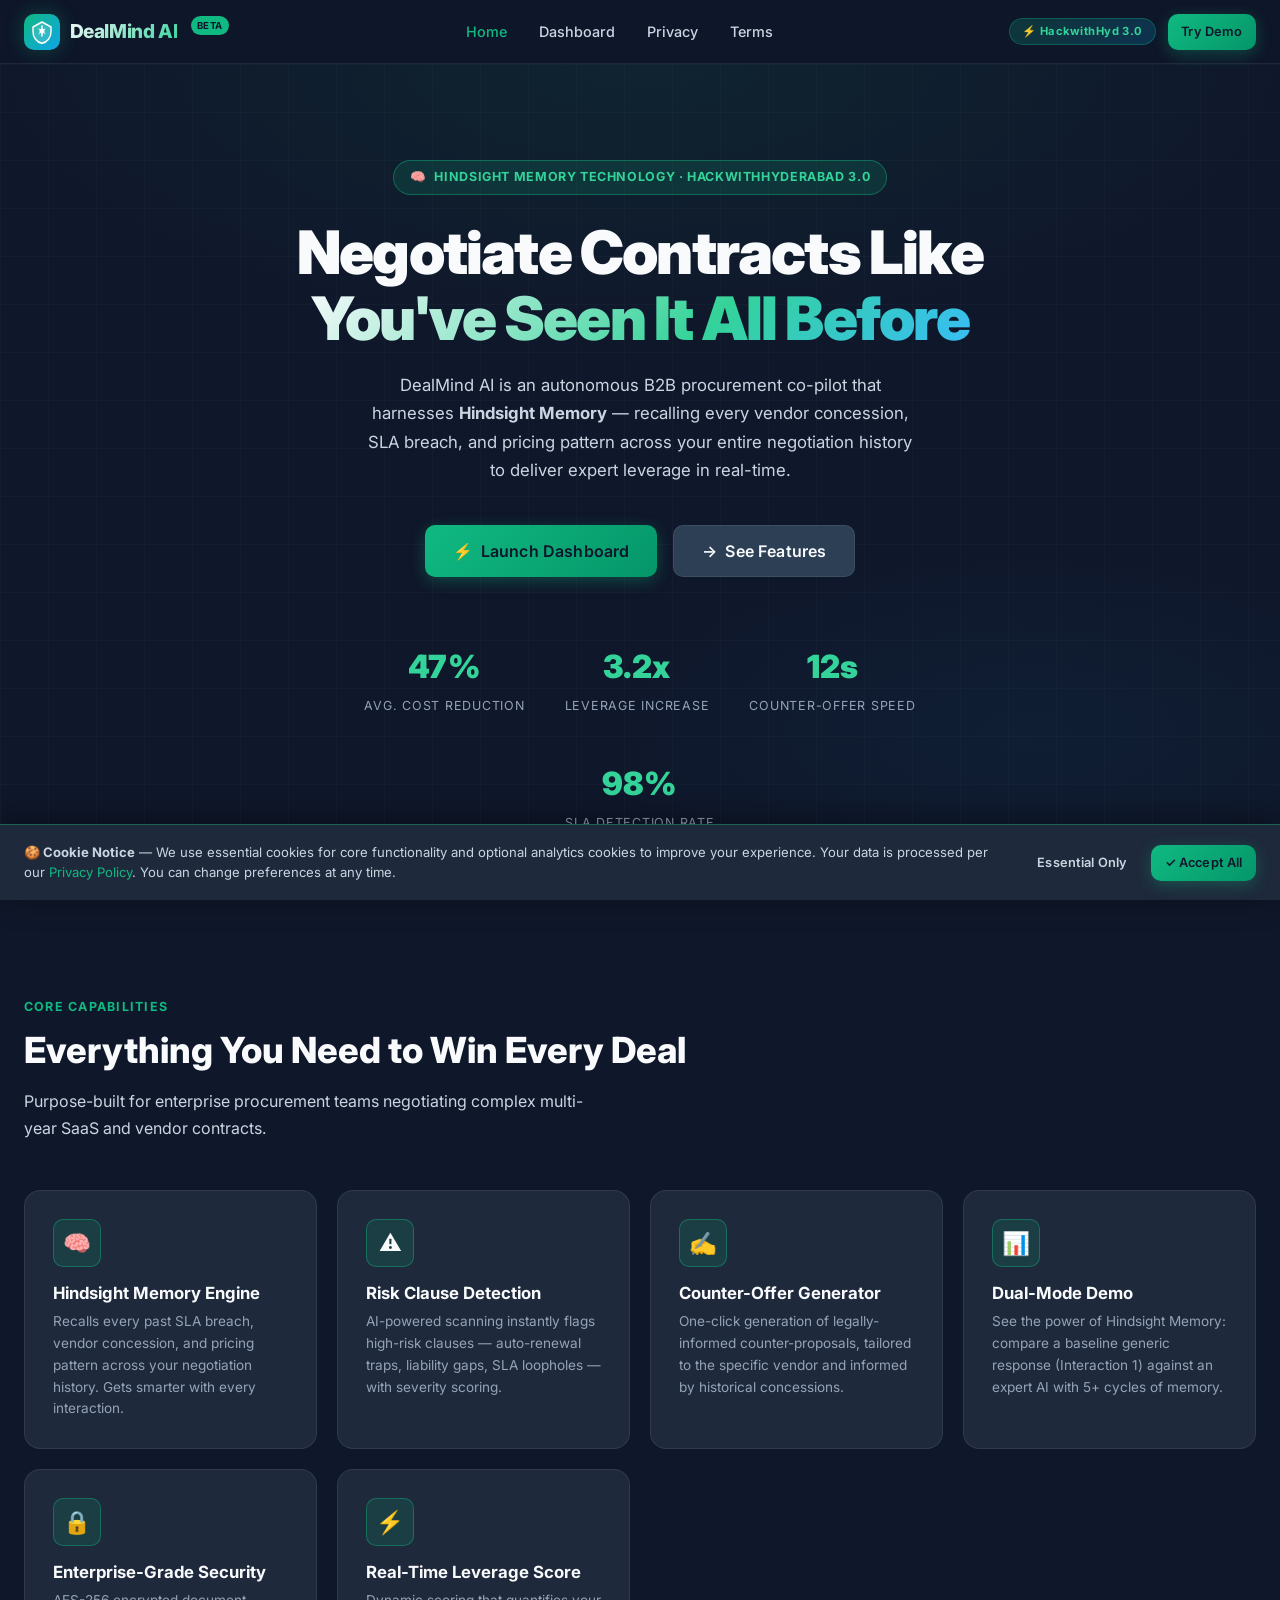
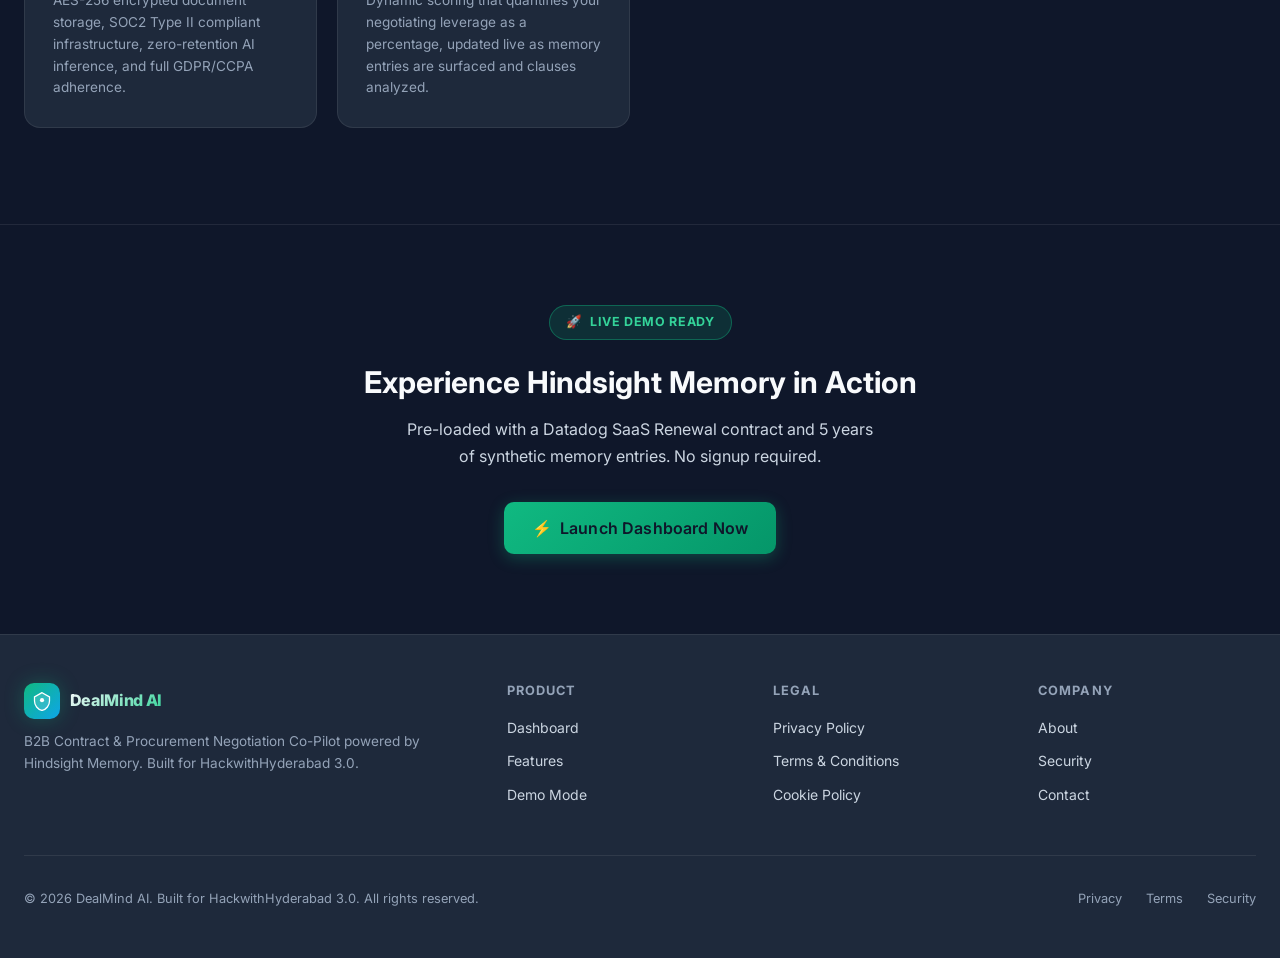
==== index.html @ 4bb23e86 "Initial commit - DealMind AI project" ====
<!DOCTYPE html>
<html lang="en">
<head>
  <meta charset="UTF-8" />
  <meta name="viewport" content="width=device-width, initial-scale=1.0" />
  <title>DealMind AI | B2B Contract Negotiation &amp; Procurement Co-Pilot</title>
  <meta name="description" content="Autonomous B2B procurement agent leveraging Hindsight Memory to recall past vendor concessions, flag SLA breaches, and draft high-leverage counter-offers." />
  <meta name="keywords" content="AI contract negotiation, procurement automation, SaaS vendor management, B2B negotiation AI, contract analysis, Hindsight Memory" />
  <meta name="author" content="DealMind AI" />
  <meta name="robots" content="index, follow" />

  <!-- Open Graph / Social Preview -->
  <meta property="og:type" content="website" />
  <meta property="og:url" content="https://dealmind.ai/" />
  <meta property="og:title" content="DealMind AI | B2B Contract Negotiation &amp; Procurement Co-Pilot" />
  <meta property="og:description" content="Autonomous B2B procurement agent leveraging Hindsight Memory to recall past vendor concessions, flag SLA breaches, and draft high-leverage counter-offers." />
  <meta property="og:image" content="./og-preview.jpg" />
  <meta property="og:image:width" content="1200" />
  <meta property="og:image:height" content="630" />
  <meta property="og:site_name" content="DealMind AI" />

  <!-- Twitter Card -->
  <meta name="twitter:card" content="summary_large_image" />
  <meta name="twitter:site" content="@DealMindAI" />
  <meta name="twitter:title" content="DealMind AI | B2B Contract Negotiation &amp; Procurement Co-Pilot" />
  <meta name="twitter:description" content="Autonomous B2B procurement agent leveraging Hindsight Memory to recall past vendor concessions, flag SLA breaches, and draft high-leverage counter-offers." />
  <meta name="twitter:image" content="./og-preview.jpg" />

  <!-- Favicons -->
  <link rel="icon" type="image/x-icon" href="./favicon.ico" />
  <link rel="icon" type="image/svg+xml" href="./favicon.svg" />
  <link rel="apple-touch-icon" sizes="180x180" href="./apple-touch-icon.png" />
  <link rel="manifest" href="./site.webmanifest" />

  <!-- Canonical -->
  <link rel="canonical" href="https://dealmind.ai/" />

  <!-- Preconnect -->
  <link rel="preconnect" href="https://fonts.googleapis.com" />
  <link rel="preconnect" href="https://fonts.gstatic.com" crossorigin />

  <link rel="stylesheet" href="./styles.css" />

  <!-- Inline SVG Favicon -->
  <style>
    /* Additional page-specific micro-styles */
    .nav-hackathon-badge {
      display: inline-flex;
      align-items: center;
      gap: 0.3rem;
      background: linear-gradient(135deg, rgba(16,185,129,0.2), rgba(14,165,233,0.2));
      border: 1px solid rgba(16,185,129,0.3);
      border-radius: var(--radius-full);
      padding: 0.25rem 0.75rem;
      font-size: 0.7rem;
      font-weight: 700;
      color: var(--accent-emerald-light);
      letter-spacing: 0.04em;
    }
    .view-page { display: none; }
    .view-page.active { display: block; }
    #dashboard-view { display: none; }
    #dashboard-view.active { display: flex; flex-direction: column; }
    .clause-tooltip { display: none; }
    .memory-timeline { position: relative; }
    .memory-timeline::before { content: ''; position: absolute; left: 1.1rem; top: 0; bottom: 0; width: 1px; background: var(--border-accent); opacity: 0.5; }
    .risk-ring-svg { transform: rotate(-90deg); }
    .progress-text { font-size: 0.7rem; font-weight: 700; }
    .vendor-chip { display: inline-flex; align-items: center; gap: 0.3rem; background: rgba(14,165,233,0.12); border: 1px solid rgba(14,165,233,0.25); border-radius: var(--radius-full); padding: 0.2rem 0.6rem; font-size: 0.72rem; font-weight: 600; color: #38BDF8; }
    .clause-badge { display: inline-flex; align-items: center; gap: 0.25rem; font-size: 0.65rem; font-weight: 700; padding: 1px 6px; border-radius: var(--radius-full); margin-left: 0.4rem; vertical-align: middle; }
    .clause-badge-risk { background: var(--risk-high-bg); color: var(--risk-high); }
    .clause-badge-memory { background: var(--accent-emerald-glow); color: var(--accent-emerald-light); }
    .section-divider { height: 1px; background: linear-gradient(90deg, transparent, var(--border), transparent); margin: 0.25rem 0 1rem; }
    .loading-overlay { position: absolute; inset: 0; background: rgba(15,23,42,0.8); display: flex; align-items: center; justify-content: center; border-radius: inherit; z-index: 10; backdrop-filter: blur(4px); }
    .pulse-ring { width: 48px; height: 48px; border: 2px solid var(--accent-emerald); border-radius: 50%; animation: pulse-ring 1.5s ease-in-out infinite; }
    @keyframes pulse-ring { 0% { transform: scale(0.8); opacity: 1; } 100% { transform: scale(1.6); opacity: 0; } }
    .memory-strength-bar { display: flex; gap: 3px; margin-top: 0.4rem; }
    .memory-strength-bar span { height: 4px; flex: 1; border-radius: var(--radius-full); background: var(--bg-elevated); }
    .memory-strength-bar span.filled { background: var(--accent-emerald); }
    .counter-tone-select { background: var(--bg-base); border: 1px solid var(--border); border-radius: var(--radius-md); padding: 0.5rem 0.75rem; color: var(--text-primary); font-size: 0.8rem; font-family: var(--font-sans); cursor: pointer; min-height: 44px; appearance: none; padding-right: 2rem; background-image: url("data:image/svg+xml,%3Csvg xmlns='http://www.w3.org/2000/svg' width='12' height='12' viewBox='0 0 24 24' fill='none' stroke='%2394A3B8' stroke-width='2'%3E%3Cpolyline points='6 9 12 15 18 9'/%3E%3C/svg%3E"); background-repeat: no-repeat; background-position: right 0.6rem center; }
    .counter-tone-select:focus { border-color: var(--border-focus); outline: none; }
    .export-btn { transition: all var(--transition); }
    .copy-success { color: var(--accent-emerald) !important; }
  </style>
</head>
<body>

<!-- ══════════════════════════════════════════
     TOAST CONTAINER
══════════════════════════════════════════ -->
<div class="toast-container" id="toastContainer" aria-live="polite" aria-atomic="true"></div>

<!-- ══════════════════════════════════════════
     HEADER / NAVIGATION
══════════════════════════════════════════ -->
<header class="header" role="banner">
  <div class="header-inner">
    <a class="logo" href="#" onclick="showView('home')" aria-label="DealMind AI - Home">
      <div class="logo-icon" aria-hidden="true">
        <svg width="24" height="24" viewBox="0 0 24 24" fill="none" xmlns="http://www.w3.org/2000/svg" aria-hidden="true">
          <path d="M12 2L3 7v5c0 5.25 3.75 10.15 9 11.35C17.25 22.15 21 17.25 21 12V7l-9-5z" fill="rgba(255,255,255,0.15)" stroke="#0F172A" stroke-width="0.5"/>
          <path d="M12 2L3 7v5c0 5.25 3.75 10.15 9 11.35C17.25 22.15 21 17.25 21 12V7l-9-5z" fill="none" stroke="white" stroke-width="1.5" stroke-linejoin="round"/>
          <circle cx="12" cy="11" r="2.5" fill="white"/>
          <line x1="12" y1="6" x2="12" y2="8.5" stroke="white" stroke-width="1.5" stroke-linecap="round"/>
          <line x1="9" y1="9" x2="10.8" y2="10" stroke="white" stroke-width="1" stroke-linecap="round"/>
          <line x1="15" y1="9" x2="13.2" y2="10" stroke="white" stroke-width="1" stroke-linecap="round"/>
          <line x1="9" y1="13.5" x2="10.8" y2="12.2" stroke="white" stroke-width="1" stroke-linecap="round"/>
          <line x1="15" y1="13.5" x2="13.2" y2="12.2" stroke="white" stroke-width="1" stroke-linecap="round"/>
          <line x1="12" y1="13.5" x2="12" y2="16" stroke="white" stroke-width="1.5" stroke-linecap="round"/>
        </svg>
      </div>
      <span class="logo-text">DealMind AI</span>
      <span class="logo-badge">Beta</span>
    </a>

    <nav role="navigation" aria-label="Main navigation">
      <ul class="nav-links">
        <li><a href="#" onclick="showView('home')" id="nav-home" class="active">Home</a></li>
        <li><a href="#" onclick="showView('dashboard')" id="nav-dashboard">Dashboard</a></li>
        <li><a href="./privacy.html" id="nav-privacy">Privacy</a></li>
        <li><a href="./terms.html" id="nav-terms">Terms</a></li>
      </ul>
    </nav>

    <div class="nav-actions">
      <span class="nav-hackathon-badge" aria-label="HackWithHyderabad 3.0 submission">⚡ HackwithHyd 3.0</span>
      <button class="btn btn-primary btn-sm" onclick="showView('dashboard')" id="try-demo-btn">
        Try Demo
      </button>
      <button class="hamburger" id="hamburger" aria-label="Toggle mobile menu" aria-expanded="false" aria-controls="mobile-nav">
        <span></span><span></span><span></span>
      </button>
    </div>
  </div>
</header>

<!-- Mobile Nav Drawer -->
<nav class="mobile-nav" id="mobile-nav" aria-label="Mobile navigation">
  <a href="#" onclick="showView('home'); closeMobileNav()">🏠 Home</a>
  <a href="#" onclick="showView('dashboard'); closeMobileNav()">📊 Dashboard</a>
  <a href="./privacy.html">🔒 Privacy Policy</a>
  <a href="./terms.html">📋 Terms &amp; Conditions</a>
</nav>

<!-- ══════════════════════════════════════════
     HOME PAGE VIEW
══════════════════════════════════════════ -->
<main id="home-view" class="view-page active" role="main">
  <div class="page-wrapper">

    <!-- Hero Section -->
    <section class="hero-section" aria-labelledby="hero-heading">
      <div class="hero-bg" aria-hidden="true"></div>
      <div class="hero-grid" aria-hidden="true"></div>
      <div class="hero-content">
        <div class="hero-eyebrow" role="doc-subtitle">
          <span aria-hidden="true">🧠</span> Hindsight Memory Technology · HackwithHyderabad 3.0
        </div>
        <h1 class="hero-title" id="hero-heading">
          Negotiate Contracts Like<br/>
          <span class="gradient-text">You've Seen It All Before</span>
        </h1>
        <p class="hero-desc">
          DealMind AI is an autonomous B2B procurement co-pilot that harnesses <strong>Hindsight Memory</strong> — 
          recalling every vendor concession, SLA breach, and pricing pattern across your entire negotiation history 
          to deliver expert leverage in real-time.
        </p>
        <div class="hero-cta">
          <button class="btn btn-primary btn-lg" onclick="showView('dashboard')" id="hero-cta-dashboard">
            <span aria-hidden="true">⚡</span> Launch Dashboard
          </button>
          <button class="btn btn-secondary btn-lg" onclick="scrollToFeatures()" id="hero-cta-features">
            <span aria-hidden="true">→</span> See Features
          </button>
        </div>

        <div class="hero-stats" role="list" aria-label="Key statistics">
          <div class="hero-stat" role="listitem">
            <span class="hero-stat-number" aria-label="47 percent">47%</span>
            <span class="hero-stat-label">Avg. Cost Reduction</span>
          </div>
          <div class="hero-stat" role="listitem">
            <span class="hero-stat-number" aria-label="3.2 times">3.2x</span>
            <span class="hero-stat-label">Leverage Increase</span>
          </div>
          <div class="hero-stat" role="listitem">
            <span class="hero-stat-number" aria-label="12 seconds">12s</span>
            <span class="hero-stat-label">Counter-Offer Speed</span>
          </div>
          <div class="hero-stat" role="listitem">
            <span class="hero-stat-number" aria-label="98 percent">98%</span>
            <span class="hero-stat-label">SLA Detection Rate</span>
          </div>
        </div>
      </div>
    </section>

    <!-- Features Section -->
    <section class="features-section" id="features" aria-labelledby="features-heading">
      <div class="container">
        <p class="section-eyebrow">Core Capabilities</p>
        <h2 class="section-title" id="features-heading">Everything You Need to Win Every Deal</h2>
        <p class="section-desc">Purpose-built for enterprise procurement teams negotiating complex multi-year SaaS and vendor contracts.</p>

        <div class="features-grid">
          <article class="feature-card" aria-labelledby="feat-1-title">
            <div class="feature-icon" aria-hidden="true">🧠</div>
            <h3 class="feature-title" id="feat-1-title">Hindsight Memory Engine</h3>
            <p class="feature-desc">Recalls every past SLA breach, vendor concession, and pricing pattern across your negotiation history. Gets smarter with every interaction.</p>
          </article>
          <article class="feature-card" aria-labelledby="feat-2-title">
            <div class="feature-icon" aria-hidden="true">⚠️</div>
            <h3 class="feature-title" id="feat-2-title">Risk Clause Detection</h3>
            <p class="feature-desc">AI-powered scanning instantly flags high-risk clauses — auto-renewal traps, liability gaps, SLA loopholes — with severity scoring.</p>
          </article>
          <article class="feature-card" aria-labelledby="feat-3-title">
            <div class="feature-icon" aria-hidden="true">✍️</div>
            <h3 class="feature-title" id="feat-3-title">Counter-Offer Generator</h3>
            <p class="feature-desc">One-click generation of legally-informed counter-proposals, tailored to the specific vendor and informed by historical concessions.</p>
          </article>
          <article class="feature-card" aria-labelledby="feat-4-title">
            <div class="feature-icon" aria-hidden="true">📊</div>
            <h3 class="feature-title" id="feat-4-title">Dual-Mode Demo</h3>
            <p class="feature-desc">See the power of Hindsight Memory: compare a baseline generic response (Interaction 1) against an expert AI with 5+ cycles of memory.</p>
          </article>
          <article class="feature-card" aria-labelledby="feat-5-title">
            <div class="feature-icon" aria-hidden="true">🔒</div>
            <h3 class="feature-title" id="feat-5-title">Enterprise-Grade Security</h3>
            <p class="feature-desc">AES-256 encrypted document storage, SOC2 Type II compliant infrastructure, zero-retention AI inference, and full GDPR/CCPA adherence.</p>
          </article>
          <article class="feature-card" aria-labelledby="feat-6-title">
            <div class="feature-icon" aria-hidden="true">⚡</div>
            <h3 class="feature-title" id="feat-6-title">Real-Time Leverage Score</h3>
            <p class="feature-desc">Dynamic scoring that quantifies your negotiating leverage as a percentage, updated live as memory entries are surfaced and clauses analyzed.</p>
          </article>
        </div>
      </div>
    </section>

    <!-- CTA Section -->
    <section style="padding: 5rem 1.5rem; text-align: center; border-top: 1px solid var(--border);" aria-labelledby="cta-heading">
      <div class="container" style="max-width: 600px;">
        <div class="hero-eyebrow" style="margin: 0 auto 1.5rem; display: inline-flex;">
          <span>🚀</span> Live Demo Ready
        </div>
        <h2 id="cta-heading">Experience Hindsight Memory in Action</h2>
        <p style="margin: 1rem auto 2rem; max-width: 480px;">Pre-loaded with a Datadog SaaS Renewal contract and 5 years of synthetic memory entries. No signup required.</p>
        <button class="btn btn-primary btn-lg" onclick="showView('dashboard')" id="cta-launch-btn">
          <span aria-hidden="true">⚡</span> Launch Dashboard Now
        </button>
      </div>
    </section>

    <!-- Footer -->
    <footer class="footer" role="contentinfo">
      <div class="footer-inner">
        <div class="footer-brand">
          <a class="logo" href="#" onclick="showView('home')" aria-label="DealMind AI">
            <div class="logo-icon" aria-hidden="true">
              <svg width="20" height="20" viewBox="0 0 24 24" fill="none"><path d="M12 2L3 7v5c0 5.25 3.75 10.15 9 11.35C17.25 22.15 21 17.25 21 12V7l-9-5z" fill="rgba(255,255,255,0.15)" stroke="white" stroke-width="1.5"/><circle cx="12" cy="11" r="2.5" fill="white"/></svg>
            </div>
            <span class="logo-text" style="font-size: 1rem;">DealMind AI</span>
          </a>
          <p>B2B Contract &amp; Procurement Negotiation Co-Pilot powered by Hindsight Memory. Built for HackwithHyderabad 3.0.</p>
        </div>
        <div class="footer-col">
          <h4>Product</h4>
          <ul>
            <li><a href="#" onclick="showView('dashboard')">Dashboard</a></li>
            <li><a href="#features">Features</a></li>
            <li><a href="#" onclick="showView('dashboard')">Demo Mode</a></li>
          </ul>
        </div>
        <div class="footer-col">
          <h4>Legal</h4>
          <ul>
            <li><a href="./privacy.html">Privacy Policy</a></li>
            <li><a href="./terms.html">Terms &amp; Conditions</a></li>
            <li><a href="./privacy.html#cookies">Cookie Policy</a></li>
          </ul>
        </div>
        <div class="footer-col">
          <h4>Company</h4>
          <ul>
            <li><a href="#">About</a></li>
            <li><a href="#">Security</a></li>
            <li><a href="#">Contact</a></li>
          </ul>
        </div>
      </div>
      <div class="footer-bottom">
        <p>© 2026 DealMind AI. Built for HackwithHyderabad 3.0. All rights reserved.</p>
        <div class="footer-links">
          <a href="./privacy.html">Privacy</a>
          <a href="./terms.html">Terms</a>
          <a href="#">Security</a>
        </div>
      </div>
    </footer>

  </div>
</main>

<!-- ══════════════════════════════════════════
     DASHBOARD VIEW
══════════════════════════════════════════ -->
<div id="dashboard-view" class="view-page" role="main" aria-label="DealMind AI Dashboard">

  <!-- Mobile Tab Bar -->
  <div class="mobile-tabs" role="tablist" aria-label="Dashboard panes">
    <div class="mobile-tab-btns">
      <button class="mobile-tab-btn active" id="mob-tab-contract" onclick="switchMobileTab('contract')" role="tab" aria-selected="true" aria-controls="pane-left">
        <span aria-hidden="true">📄</span> Contract View
      </button>
      <button class="mobile-tab-btn" id="mob-tab-insights" onclick="switchMobileTab('insights')" role="tab" aria-selected="false" aria-controls="pane-right">
        <span aria-hidden="true">🧠</span> Memory &amp; AI
      </button>
    </div>
  </div>

  <div class="dashboard">
    <!-- ═══════════════════════════════
         LEFT PANE: Contract Viewer
    ═══════════════════════════════ -->
    <section class="pane-left mobile-active" id="pane-left" aria-labelledby="pane-left-title" role="tabpanel">
      <div class="pane-header">
        <div class="pane-title" id="pane-left-title">
          <span aria-hidden="true">📄</span> Contract Viewer
        </div>
        <div style="display:flex; gap:0.5rem; align-items:center;">
          <span class="badge badge-info" id="contract-doc-name">Datadog SaaS Renewal 2026.pdf</span>
          <button class="btn btn-secondary btn-sm" onclick="triggerUpload()" id="upload-btn" aria-label="Upload a new contract document">
            <span aria-hidden="true">↑</span> Upload
          </button>
          <input type="file" id="file-input" accept=".pdf,.txt,.docx" style="display:none" onchange="handleFileUpload(this)" aria-label="Contract file input" />
        </div>
      </div>

      <!-- Drop Zone (hidden when contract loaded) -->
      <div class="contract-upload-zone" id="upload-zone" style="display:none;" role="button" tabindex="0" aria-label="Drop contract file here or click to browse" ondrop="handleDrop(event)" ondragover="handleDragOver(event)" ondragleave="handleDragLeave(event)" onkeydown="if(event.key==='Enter'||event.key===' ')triggerUpload()">
        <input type="file" accept=".pdf,.txt,.docx" onchange="handleFileUpload(this)" aria-label="Browse for contract file" />
        <div class="upload-icon" aria-hidden="true">📂</div>
        <div class="upload-title">Drop your contract here</div>
        <div class="upload-sub">Supports PDF, DOCX, TXT — or click to browse</div>
      </div>

      <!-- Contract Tabs -->
      <div class="contract-tabs" role="tablist" aria-label="Contract sections">
        <button class="contract-tab active" id="ctab-full" onclick="switchContractTab('full')" role="tab" aria-selected="true" aria-controls="contract-full">
          <span aria-hidden="true">📄</span> Full Contract
        </button>
        <button class="contract-tab" id="ctab-risks" onclick="switchContractTab('risks')" role="tab" aria-selected="false" aria-controls="contract-risks">
          <span aria-hidden="true">⚠️</span> Risk Clauses
          <span class="badge badge-high" style="padding: 1px 6px; font-size: 0.65rem;" aria-label="4 risk clauses">4</span>
        </button>
        <button class="contract-tab" id="ctab-memory" onclick="switchContractTab('memory')" role="tab" aria-selected="false" aria-controls="contract-memory">
          <span aria-hidden="true">🧠</span> Memory Hits
          <span class="badge badge-memory" style="padding: 1px 6px; font-size: 0.65rem;" aria-label="3 memory hits">3</span>
        </button>
      </div>

      <!-- Contract Body -->
      <div class="pane-body" id="contract-pane-body">
        <div id="contract-full" class="contract-content" role="tabpanel" aria-labelledby="ctab-full">
          <!-- Contract content loaded by JS -->
        </div>
        <div id="contract-risks" class="contract-content" style="display:none;" role="tabpanel" aria-labelledby="ctab-risks"></div>
        <div id="contract-memory" class="contract-content" style="display:none;" role="tabpanel" aria-labelledby="ctab-memory"></div>
      </div>

      <!-- Status Bar -->
      <div class="status-bar" role="status" aria-live="polite">
        <div class="status-dot" aria-hidden="true"></div>
        <span id="status-text">DealMind AI ready · Datadog SaaS Renewal 2026 · 2,847 words analyzed</span>
        <span style="margin-left:auto; display:flex; align-items:center; gap:0.4rem;">
          <span class="vendor-chip">Vendor: Datadog Inc.</span>
        </span>
      </div>
    </section>

    <!-- ═══════════════════════════════
         RIGHT PANE: AI Insights
    ═══════════════════════════════ -->
    <section class="pane-right" id="pane-right" aria-labelledby="pane-right-title" role="tabpanel">
      <div class="pane-header">
        <div class="pane-title" id="pane-right-title">
          <span aria-hidden="true">🧠</span> AI Insights &amp; Negotiation Center
        </div>
        <div style="display:flex; gap:0.5rem; align-items:center;">
          <span class="badge badge-memory badge-pulse" id="memory-status-badge">Memory: Active</span>
          <button class="btn btn-ghost btn-icon btn-sm" onclick="refreshAnalysis()" id="refresh-btn" aria-label="Refresh AI analysis" data-tooltip="Refresh analysis">
            <span aria-hidden="true" id="refresh-icon">↻</span>
          </button>
        </div>
      </div>

      <div class="right-pane-inner" role="main">

        <!-- ── 1. Risk Score Card ── -->
        <div class="risk-card" id="risk-card" aria-labelledby="risk-card-title">
          <div class="risk-card-inner" style="position:relative; z-index:1;">
            <div class="risk-header">
              <div>
                <div class="risk-title" id="risk-card-title">Risk Score &amp; Renewal Summary</div>
                <div class="risk-score-display">
                  <span class="risk-score-number high" id="risk-score-num" aria-label="Risk score: 74 out of 100">74</span>
                  <span class="risk-score-label">/100</span>
                </div>
              </div>
              <div style="display:flex; flex-direction:column; gap:0.5rem; align-items:flex-end;">
                <span class="badge badge-high" id="risk-level-badge" aria-label="High risk">⬤ HIGH RISK</span>
                <span style="font-size:0.72rem; color:var(--text-muted);">Renewal: <strong style="color:var(--risk-high);">Jan 15, 2026</strong></span>
                <span style="font-size:0.72rem; color:var(--text-muted);">Days left: <strong style="color:var(--risk-medium);">109</strong></span>
              </div>
            </div>

            <div class="risk-bar-wrap">
              <div class="risk-bar-label">
                <span>Risk Breakdown</span>
                <span id="risk-pct-label">74% Overall</span>
              </div>
              <div class="risk-bar" role="progressbar" aria-valuenow="74" aria-valuemin="0" aria-valuemax="100" aria-label="Overall risk score: 74%">
                <div class="risk-bar-fill fill-high" id="risk-bar-fill" style="width: 74%"></div>
              </div>
            </div>

            <div class="risk-summary-items" role="list" aria-label="Risk category breakdown">
              <div class="risk-item" role="listitem">
                <div class="risk-item-label">Pricing Risk</div>
                <div class="risk-item-value" style="color:var(--risk-high);">High · +32% YoY</div>
              </div>
              <div class="risk-item" role="listitem">
                <div class="risk-item-label">SLA Compliance</div>
                <div class="risk-item-value" style="color:var(--risk-medium);">Med · 2 Breaches</div>
              </div>
              <div class="risk-item" role="listitem">
                <div class="risk-item-label">Liability Exposure</div>
                <div class="risk-item-value" style="color:var(--risk-high);">High · Unlimited</div>
              </div>
              <div class="risk-item" role="listitem">
                <div class="risk-item-label">Auto-Renewal Trap</div>
                <div class="risk-item-value" style="color:var(--risk-high);">Detected · 60d</div>
              </div>
            </div>

            <div class="insight-callout" style="margin-top:1rem;">
              <span class="insight-callout-icon" aria-hidden="true">💡</span>
              <span><strong>AI Insight:</strong> Historical data shows Datadog typically concedes <strong>15–22% discounts</strong> when buyers reference SLA breach history in Q4 negotiations.</span>
            </div>
          </div>
        </div>

        <!-- ── 2. Demo Mode Toggle ── -->
        <div class="demo-toggle-card" aria-labelledby="demo-toggle-title">
          <div class="demo-toggle-header">
            <div>
              <div class="demo-label" id="demo-toggle-title">Demo Mode</div>
              <div style="font-size:0.75rem; color:var(--text-muted); margin-top:0.2rem;" id="demo-mode-desc">
                Without Memory: Generic baseline response
              </div>
            </div>
            <label class="toggle-track" aria-label="Toggle Hindsight Memory on/off">
              <input type="checkbox" id="memory-toggle" onchange="toggleMemoryMode(this.checked)" role="switch" aria-checked="false" />
              <div class="toggle-slider"></div>
            </label>
          </div>

          <div class="demo-mode-options" role="radiogroup" aria-label="Select demo interaction mode">
            <button class="demo-option selected-without" id="demo-opt-1" onclick="selectDemoMode('without')" role="radio" aria-checked="true">
              <div class="demo-option-title">❌ Without Memory</div>
              <div class="demo-option-desc">Interaction 1 — Generic baseline. No historical context.</div>
              <div class="demo-interaction-badge" style="color:var(--risk-medium);">
                <span>●</span> Leverage: 12%
              </div>
            </button>
            <button class="demo-option" id="demo-opt-2" onclick="selectDemoMode('with')" role="radio" aria-checked="false">
              <div class="demo-option-title">✅ With Memory</div>
              <div class="demo-option-desc">Interaction 5+ — Expert leverage. 18 months of context.</div>
              <div class="demo-interaction-badge" style="color:var(--accent-emerald);">
                <span>●</span> Leverage: 67%
              </div>
            </button>
          </div>

          <div class="demo-comparison-bar" aria-label="Leverage comparison">
            <span class="demo-comparison-label">Leverage:</span>
            <div class="demo-comparison-progress" role="progressbar" aria-valuenow="12" aria-valuemin="0" aria-valuemax="100" id="demo-bar-aria" aria-label="Current leverage score">
              <div class="demo-comparison-fill" id="demo-leverage-fill" style="width:12%; background: var(--risk-medium);"></div>
            </div>
            <span class="demo-comparison-value" id="demo-leverage-value" style="color:var(--risk-medium);">12%</span>
          </div>
        </div>

        <!-- ── 3. Hindsight Memory Panel ── -->
        <div class="memory-panel" id="memory-panel" aria-labelledby="memory-panel-heading">
          <div class="memory-panel-header">
            <div class="memory-panel-title">
              <span class="memory-icon" aria-hidden="true">🧠</span>
              <span id="memory-panel-heading">Hindsight Memory</span>
            </div>
            <div style="display:flex; align-items:center; gap:0.5rem;">
              <span class="memory-count" id="memory-count-badge" aria-label="7 memory entries found">7 Entries</span>
              <button class="btn btn-ghost btn-sm btn-icon" onclick="toggleMemoryExpanded()" id="memory-expand-btn" aria-label="Expand or collapse memory panel" data-tooltip="Expand all">
                ⤢
              </button>
            </div>
          </div>

          <div class="memory-body" id="memory-body" aria-label="Historical negotiation memory entries">
            <!-- Memory entries loaded by JS -->
          </div>
        </div>

        <!-- ── 4. Counter-Offer Generator ── -->
        <div class="counter-offer-card" aria-labelledby="counter-offer-heading">
          <div class="counter-offer-header">
            <div>
              <h2 class="pane-title" id="counter-offer-heading">
                <span aria-hidden="true">✍️</span> Counter-Offer Generator
              </h2>
            </div>
            <span class="badge badge-info" id="counter-model-badge">GPT-4o + Memory</span>
          </div>
          <div class="counter-offer-body">
            <div class="counter-offer-controls">
              <select class="counter-tone-select" id="tone-select" aria-label="Select counter-offer tone">
                <option value="assertive">⚡ Assertive</option>
                <option value="collaborative">🤝 Collaborative</option>
                <option value="firm">🔒 Firm &amp; Final</option>
                <option value="exploratory">💬 Exploratory</option>
              </select>
              <button class="btn btn-primary" id="generate-btn" onclick="generateCounterOffer()" aria-label="Generate counter-offer email using AI">
                <span aria-hidden="true" id="gen-btn-icon">⚡</span>
                <span id="gen-btn-text">Generate Counter-Offer</span>
              </button>
            </div>

            <div id="counter-output-wrap">
              <div class="counter-offer-output" id="counter-output" aria-live="polite" aria-label="Generated counter-offer email">
                <div class="counter-offer-placeholder" id="counter-placeholder">
                  <div class="counter-offer-placeholder-icon" aria-hidden="true">✉️</div>
                  <span>Click "Generate Counter-Offer" to draft your response</span>
                  <span style="font-size:0.72rem; color:var(--text-muted);">AI will use memory context when available</span>
                </div>
              </div>
            </div>

            <div class="counter-offer-actions" id="counter-actions" style="display:none;">
              <button class="btn btn-secondary btn-sm" onclick="copyCounterOffer()" id="copy-btn" aria-label="Copy counter-offer to clipboard">
                <span aria-hidden="true">📋</span> Copy
              </button>
              <button class="btn btn-secondary btn-sm" onclick="exportCounterOffer('email')" id="export-email-btn" aria-label="Export counter-offer as email draft">
                <span aria-hidden="true">📧</span> Export Email
              </button>
              <button class="btn btn-secondary btn-sm" onclick="exportCounterOffer('pdf')" id="export-pdf-btn" aria-label="Export counter-offer as PDF">
                <span aria-hidden="true">📄</span> Export PDF
              </button>
              <button class="btn btn-ghost btn-sm" onclick="regenerateCounterOffer()" id="regen-btn" aria-label="Regenerate counter-offer with different phrasing">
                <span aria-hidden="true">↻</span> Regenerate
              </button>
            </div>
          </div>
        </div>

        <!-- Spacing for cookie banner -->
        <div style="height: 1rem;"></div>
      </div>
    </section>
  </div>
</div>

<!-- ══════════════════════════════════════════
     COOKIE CONSENT BANNER
══════════════════════════════════════════ -->
<div class="cookie-banner" id="cookie-banner" role="dialog" aria-label="Cookie consent" aria-describedby="cookie-desc">
  <p class="cookie-text" id="cookie-desc">
    <strong>🍪 Cookie Notice</strong> — We use essential cookies for core functionality and optional analytics cookies to improve your experience. Your data is processed per our <a href="./privacy.html" aria-label="Read our Privacy Policy">Privacy Policy</a>. You can change preferences at any time.
  </p>
  <div class="cookie-actions">
    <button class="btn btn-ghost btn-sm" onclick="acceptCookies('essential')" id="cookie-essential-btn" aria-label="Accept essential cookies only">
      Essential Only
    </button>
    <button class="btn btn-primary btn-sm" onclick="acceptCookies('all')" id="cookie-accept-btn" aria-label="Accept all cookies">
      ✓ Accept All
    </button>
  </div>
</div>

<script src="./app.js"></script>
</body>
</html>
---- styles.css ----
/* =============================================
   DealMind AI — Design System & Global Styles
   WCAG AAA Compliant | Responsive | Premium UI
   ============================================= */

@import url('https://fonts.googleapis.com/css2?family=Inter:wght@300;400;500;600;700;800;900&family=JetBrains+Mono:wght@400;500;600&display=swap');

/* ── Design Tokens ── */
:root {
  --bg-base:        #0F172A;
  --bg-card:        #1E293B;
  --bg-card-hover:  #243447;
  --bg-elevated:    #2D3F55;
  --bg-modal:       rgba(15, 23, 42, 0.95);

  --text-primary:   #F8FAFC;
  --text-secondary: #CBD5E1;
  --text-muted:     #94A3B8;
  --text-inverse:   #0F172A;

  --accent-emerald: #10B981;
  --accent-emerald-light: #34D399;
  --accent-emerald-dark:  #059669;
  --accent-emerald-glow:  rgba(16, 185, 129, 0.15);

  --risk-high:   #EF4444;
  --risk-medium: #F59E0B;
  --risk-low:    #10B981;
  --risk-high-bg:   rgba(239, 68, 68, 0.12);
  --risk-medium-bg: rgba(245, 158, 11, 0.12);
  --risk-low-bg:    rgba(16, 185, 129, 0.12);

  --border:        rgba(255,255,255,0.08);
  --border-accent: rgba(16, 185, 129, 0.4);
  --border-focus:  #10B981;

  --shadow-card: 0 4px 24px rgba(0,0,0,0.4);
  --shadow-glow: 0 0 32px rgba(16, 185, 129, 0.2);
  --shadow-panel: 0 8px 32px rgba(0,0,0,0.6);

  --radius-sm:  6px;
  --radius-md:  10px;
  --radius-lg:  16px;
  --radius-xl:  24px;
  --radius-full: 9999px;

  --font-sans: 'Inter', -apple-system, BlinkMacSystemFont, 'Segoe UI', sans-serif;
  --font-mono: 'JetBrains Mono', 'Fira Code', monospace;

  --transition: 0.2s cubic-bezier(0.4, 0, 0.2, 1);
  --transition-slow: 0.4s cubic-bezier(0.4, 0, 0.2, 1);

  --header-h: 64px;
}

/* ── Reset & Base ── */
*, *::before, *::after { box-sizing: border-box; margin: 0; padding: 0; }
html { font-size: 16px; scroll-behavior: smooth; -webkit-text-size-adjust: 100%; }
body { font-family: var(--font-sans); background: var(--bg-base); color: var(--text-primary); line-height: 1.6; min-height: 100vh; overflow-x: hidden; }

::-webkit-scrollbar { width: 6px; height: 6px; }
::-webkit-scrollbar-track { background: var(--bg-base); }
::-webkit-scrollbar-thumb { background: var(--bg-elevated); border-radius: var(--radius-full); }
::-webkit-scrollbar-thumb:hover { background: var(--accent-emerald-dark); }

*:focus-visible { outline: 2px solid var(--border-focus); outline-offset: 3px; border-radius: var(--radius-sm); }

/* ── Typography ── */
h1, h2, h3, h4, h5, h6 { font-weight: 700; line-height: 1.2; color: var(--text-primary); }
h1 { font-size: clamp(1.75rem, 4vw, 2.5rem); }
h2 { font-size: clamp(1.4rem, 3vw, 1.875rem); }
h3 { font-size: clamp(1.1rem, 2.5vw, 1.375rem); }
p  { color: var(--text-secondary); line-height: 1.7; }
a  { color: var(--accent-emerald); text-decoration: none; transition: color var(--transition); }
a:hover { color: var(--accent-emerald-light); }
code { font-family: var(--font-mono); font-size: 0.875em; background: var(--bg-elevated); padding: 0.15em 0.4em; border-radius: var(--radius-sm); color: var(--accent-emerald-light); }

/* ── Header / Nav ── */
.header { position: fixed; top: 0; left: 0; right: 0; height: var(--header-h); background: rgba(15,23,42,0.9); backdrop-filter: blur(16px); -webkit-backdrop-filter: blur(16px); border-bottom: 1px solid var(--border); z-index: 1000; display: flex; align-items: center; }
.header-inner { display: flex; align-items: center; justify-content: space-between; width: 100%; padding: 0 1.5rem; }
.logo { display: flex; align-items: center; gap: 0.6rem; text-decoration: none; flex-shrink: 0; }
.logo-icon { width: 36px; height: 36px; display: flex; align-items: center; justify-content: center; background: linear-gradient(135deg, var(--accent-emerald), #0EA5E9); border-radius: var(--radius-md); padding: 6px; box-shadow: 0 0 20px rgba(16,185,129,0.3); }
.logo-text { font-size: 1.2rem; font-weight: 800; background: linear-gradient(135deg, #F8FAFC, var(--accent-emerald-light)); -webkit-background-clip: text; -webkit-text-fill-color: transparent; background-clip: text; letter-spacing: -0.02em; }
.logo-badge { font-size: 0.6rem; font-weight: 700; background: var(--accent-emerald); color: #0F172A; padding: 2px 6px; border-radius: var(--radius-full); letter-spacing: 0.05em; text-transform: uppercase; margin-left: 4px; align-self: flex-start; margin-top: 2px; }
.nav-links { display: flex; align-items: center; gap: 2rem; list-style: none; }
.nav-links a { color: var(--text-secondary); font-size: 0.9rem; font-weight: 500; transition: color var(--transition); }
.nav-links a:hover, .nav-links a.active { color: var(--text-primary); }
.nav-links a.active { color: var(--accent-emerald); }
.nav-actions { display: flex; align-items: center; gap: 0.75rem; }
.hamburger { display: none; flex-direction: column; gap: 5px; background: none; border: none; cursor: pointer; padding: 8px; border-radius: var(--radius-sm); transition: background var(--transition); min-width: 44px; min-height: 44px; align-items: center; justify-content: center; }
.hamburger:hover { background: var(--bg-card); }
.hamburger span { display: block; width: 22px; height: 2px; background: var(--text-primary); border-radius: var(--radius-full); transition: all var(--transition); }
.hamburger.open span:nth-child(1) { transform: translateY(7px) rotate(45deg); }
.hamburger.open span:nth-child(2) { opacity: 0; transform: scaleX(0); }
.hamburger.open span:nth-child(3) { transform: translateY(-7px) rotate(-45deg); }
.mobile-nav { display: none; position: fixed; top: var(--header-h); left: 0; right: 0; background: var(--bg-card); border-bottom: 1px solid var(--border); padding: 1.5rem; z-index: 999; flex-direction: column; gap: 0.5rem; transform: translateY(-100%); transition: transform var(--transition); }
.mobile-nav.open { transform: translateY(0); }
.mobile-nav a { display: flex; align-items: center; padding: 0.75rem 1rem; color: var(--text-secondary); font-weight: 500; border-radius: var(--radius-md); transition: all var(--transition); min-height: 44px; }
.mobile-nav a:hover, .mobile-nav a.active { background: var(--bg-elevated); color: var(--text-primary); }

/* ── Buttons ── */
.btn { display: inline-flex; align-items: center; justify-content: center; gap: 0.5rem; padding: 0.6rem 1.25rem; font-size: 0.875rem; font-weight: 600; font-family: var(--font-sans); border: none; border-radius: var(--radius-md); cursor: pointer; transition: all var(--transition); text-decoration: none; min-height: 44px; min-width: 44px; white-space: nowrap; letter-spacing: 0.01em; position: relative; overflow: hidden; }
.btn::before { content: ''; position: absolute; inset: 0; background: rgba(255,255,255,0); transition: background var(--transition); }
.btn:hover::before { background: rgba(255,255,255,0.06); }
.btn-primary { background: linear-gradient(135deg, var(--accent-emerald), var(--accent-emerald-dark)); color: #0F172A; box-shadow: 0 4px 16px rgba(16,185,129,0.3); }
.btn-primary:hover { box-shadow: 0 6px 24px rgba(16,185,129,0.45); transform: translateY(-1px); color: #0F172A; }
.btn-secondary { background: var(--bg-elevated); color: var(--text-primary); border: 1px solid var(--border); }
.btn-secondary:hover { background: var(--bg-card-hover); border-color: var(--border-accent); }
.btn-ghost { background: transparent; color: var(--text-secondary); border: 1px solid transparent; }
.btn-ghost:hover { background: var(--bg-card); color: var(--text-primary); }
.btn-sm { padding: 0.4rem 0.85rem; font-size: 0.8rem; min-height: 36px; }
.btn-lg { padding: 0.8rem 1.75rem; font-size: 1rem; min-height: 52px; }
.btn-icon { padding: 0.6rem; width: 44px; height: 44px; }
.btn:disabled { opacity: 0.5; cursor: not-allowed; pointer-events: none; }

/* ── Cards ── */
.card { background: var(--bg-card); border: 1px solid var(--border); border-radius: var(--radius-lg); padding: 1.5rem; transition: all var(--transition); }
.card:hover { border-color: rgba(255,255,255,0.12); }
.card-accent { border-color: var(--border-accent); box-shadow: var(--shadow-glow); }

/* ── Badges ── */
.badge { display: inline-flex; align-items: center; gap: 0.3rem; padding: 0.25rem 0.65rem; font-size: 0.72rem; font-weight: 700; border-radius: var(--radius-full); letter-spacing: 0.05em; text-transform: uppercase; }
.badge-high { background: var(--risk-high-bg); color: var(--risk-high); border: 1px solid rgba(239,68,68,0.3); }
.badge-medium { background: var(--risk-medium-bg); color: var(--risk-medium); border: 1px solid rgba(245,158,11,0.3); }
.badge-low { background: var(--risk-low-bg); color: var(--risk-low); border: 1px solid rgba(16,185,129,0.3); }
.badge-info { background: rgba(14,165,233,0.12); color: #38BDF8; border: 1px solid rgba(14,165,233,0.3); }
.badge-memory { background: var(--accent-emerald-glow); color: var(--accent-emerald-light); border: 1px solid var(--border-accent); }
.badge-pulse { animation: pulse-border 2s ease-in-out infinite; }
@keyframes pulse-border { 0%, 100% { box-shadow: 0 0 0 0 rgba(16,185,129,0.4); } 50% { box-shadow: 0 0 0 6px rgba(16,185,129,0); } }

/* ── Page Layout ── */
.page-wrapper { padding-top: var(--header-h); min-height: 100vh; }

/* ── Dashboard Layout ── */
.dashboard { display: flex; height: calc(100vh - var(--header-h)); overflow: hidden; }
.pane-left { flex: 0 0 48%; display: flex; flex-direction: column; border-right: 1px solid var(--border); overflow: hidden; }
.pane-right { flex: 1; display: flex; flex-direction: column; overflow-y: auto; overflow-x: hidden; }
.pane-header { display: flex; align-items: center; justify-content: space-between; padding: 1rem 1.25rem; border-bottom: 1px solid var(--border); background: rgba(30,41,59,0.5); flex-shrink: 0; }
.pane-title { font-size: 0.85rem; font-weight: 600; color: var(--text-muted); text-transform: uppercase; letter-spacing: 0.08em; display: flex; align-items: center; gap: 0.5rem; }
.pane-body { flex: 1; overflow-y: auto; overflow-x: hidden; }

/* ── Contract Viewer ── */
.contract-upload-zone { border: 2px dashed var(--border-accent); border-radius: var(--radius-lg); padding: 2.5rem 2rem; text-align: center; cursor: pointer; transition: all var(--transition); margin: 1.25rem; background: var(--accent-emerald-glow); position: relative; }
.contract-upload-zone:hover, .contract-upload-zone.drag-over { border-color: var(--accent-emerald); background: rgba(16,185,129,0.1); transform: scale(1.005); }
.contract-upload-zone input[type="file"] { position: absolute; inset: 0; opacity: 0; cursor: pointer; width: 100%; height: 100%; }
.upload-icon { font-size: 2.5rem; margin-bottom: 0.75rem; }
.upload-title { font-size: 1rem; font-weight: 600; color: var(--text-primary); margin-bottom: 0.25rem; }
.upload-sub { font-size: 0.8rem; color: var(--text-muted); }
.contract-tabs { display: flex; gap: 0; border-bottom: 1px solid var(--border); padding: 0 1.25rem; overflow-x: auto; }
.contract-tab { padding: 0.75rem 1rem; font-size: 0.82rem; font-weight: 600; color: var(--text-muted); cursor: pointer; border-bottom: 2px solid transparent; transition: all var(--transition); white-space: nowrap; min-height: 44px; display: flex; align-items: center; gap: 0.4rem; background: none; border-left: none; border-right: none; border-top: none; }
.contract-tab:hover { color: var(--text-primary); }
.contract-tab.active { color: var(--accent-emerald); border-bottom-color: var(--accent-emerald); }
.contract-content { padding: 1.25rem; font-size: 0.85rem; line-height: 1.9; color: var(--text-secondary); }
.clause { padding: 1rem; border-radius: var(--radius-md); margin-bottom: 0.85rem; border-left: 3px solid transparent; transition: all var(--transition); cursor: pointer; }
.clause:hover { background: var(--bg-elevated); }
.clause-number { font-size: 0.7rem; font-weight: 700; color: var(--text-muted); text-transform: uppercase; letter-spacing: 0.08em; margin-bottom: 0.25rem; }
.clause-title { font-size: 0.9rem; font-weight: 700; color: var(--text-primary); margin-bottom: 0.5rem; }
.clause-text { font-size: 0.82rem; line-height: 1.7; }
.clause.risk-high { border-left-color: var(--risk-high); background: rgba(239,68,68,0.04); }
.clause.risk-medium { border-left-color: var(--risk-medium); background: rgba(245,158,11,0.04); }
.clause.risk-low { border-left-color: var(--risk-low); }
.clause.memory-hit { border-left-color: var(--accent-emerald); background: rgba(16,185,129,0.04); }
.highlight-risk { background: rgba(239,68,68,0.2); border-radius: 2px; padding: 1px 2px; }
.highlight-memory { background: rgba(16,185,129,0.2); border-radius: 2px; padding: 1px 2px; color: var(--accent-emerald-light); }

/* ── Right Pane ── */
.right-pane-inner { padding: 1.25rem; display: flex; flex-direction: column; gap: 1.25rem; }

/* ── Risk Score Card ── */
.risk-card { background: linear-gradient(135deg, var(--bg-card), var(--bg-elevated)); border: 1px solid var(--border); border-radius: var(--radius-lg); padding: 1.5rem; position: relative; overflow: hidden; }
.risk-card::before { content: ''; position: absolute; top: -40px; right: -40px; width: 120px; height: 120px; background: radial-gradient(circle, rgba(239,68,68,0.15), transparent 70%); border-radius: 50%; }
.risk-header { display: flex; align-items: flex-start; justify-content: space-between; gap: 1rem; margin-bottom: 1rem; }
.risk-title { font-size: 0.75rem; font-weight: 600; color: var(--text-muted); text-transform: uppercase; letter-spacing: 0.08em; margin-bottom: 0.35rem; }
.risk-score-display { display: flex; align-items: baseline; gap: 0.5rem; }
.risk-score-number { font-size: 3rem; font-weight: 900; line-height: 1; }
.risk-score-number.high { color: var(--risk-high); text-shadow: 0 0 20px rgba(239,68,68,0.4); }
.risk-score-number.medium { color: var(--risk-medium); text-shadow: 0 0 20px rgba(245,158,11,0.4); }
.risk-score-number.low { color: var(--risk-low); text-shadow: 0 0 20px rgba(16,185,129,0.4); }
.risk-score-label { font-size: 0.8rem; color: var(--text-muted); }
.risk-bar-wrap { margin: 0.5rem 0; }
.risk-bar-label { display: flex; justify-content: space-between; font-size: 0.75rem; color: var(--text-muted); margin-bottom: 0.35rem; }
.risk-bar { height: 6px; background: var(--bg-elevated); border-radius: var(--radius-full); overflow: hidden; }
.risk-bar-fill { height: 100%; border-radius: var(--radius-full); transition: width 1s cubic-bezier(0.4,0,0.2,1); }
.fill-high { background: linear-gradient(90deg, #EF4444, #F87171); }
.fill-medium { background: linear-gradient(90deg, #F59E0B, #FCD34D); }
.fill-low { background: linear-gradient(90deg, #10B981, #34D399); }
.risk-summary-items { display: grid; grid-template-columns: 1fr 1fr; gap: 0.6rem; margin-top: 1rem; }
.risk-item { background: var(--bg-base); border-radius: var(--radius-md); padding: 0.6rem 0.75rem; }
.risk-item-label { font-size: 0.68rem; color: var(--text-muted); text-transform: uppercase; letter-spacing: 0.05em; margin-bottom: 0.25rem; }
.risk-item-value { font-size: 0.88rem; font-weight: 700; color: var(--text-primary); }

/* ── Hindsight Memory Panel ── */
.memory-panel { background: var(--bg-card); border: 1px solid var(--border-accent); border-radius: var(--radius-lg); overflow: hidden; box-shadow: var(--shadow-glow); }
.memory-panel-header { display: flex; align-items: center; justify-content: space-between; padding: 1rem 1.25rem; background: rgba(16,185,129,0.06); border-bottom: 1px solid var(--border-accent); }
.memory-panel-title { display: flex; align-items: center; gap: 0.6rem; font-size: 0.9rem; font-weight: 700; color: var(--accent-emerald-light); }
.memory-icon { font-size: 1.1rem; animation: memory-pulse 3s ease-in-out infinite; }
@keyframes memory-pulse { 0%, 100% { filter: drop-shadow(0 0 4px rgba(16,185,129,0.6)); } 50% { filter: drop-shadow(0 0 12px rgba(16,185,129,0.9)); } }
.memory-count { background: var(--accent-emerald); color: #0F172A; font-size: 0.7rem; font-weight: 800; padding: 2px 8px; border-radius: var(--radius-full); }
.memory-body { padding: 1rem 1.25rem; display: flex; flex-direction: column; gap: 0.75rem; }
.memory-entry { background: var(--bg-base); border: 1px solid var(--border); border-radius: var(--radius-md); padding: 0.9rem 1rem; transition: all var(--transition); position: relative; overflow: hidden; }
.memory-entry::before { content: ''; position: absolute; left: 0; top: 0; bottom: 0; width: 3px; background: var(--accent-emerald); }
.memory-entry:hover { border-color: var(--border-accent); background: var(--bg-card); }
.memory-entry-header { display: flex; align-items: center; justify-content: space-between; margin-bottom: 0.5rem; }
.memory-entry-type { font-size: 0.68rem; font-weight: 700; color: var(--text-muted); text-transform: uppercase; letter-spacing: 0.08em; }
.memory-entry-date { font-size: 0.68rem; color: var(--text-muted); font-family: var(--font-mono); }
.memory-entry-text { font-size: 0.82rem; line-height: 1.6; color: var(--text-secondary); }
.memory-entry-leverage { font-size: 0.78rem; font-weight: 700; color: var(--accent-emerald); margin-top: 0.4rem; display: flex; align-items: center; gap: 0.3rem; }
.memory-empty { text-align: center; padding: 2rem; color: var(--text-muted); font-size: 0.85rem; }
.memory-empty-icon { font-size: 2rem; margin-bottom: 0.5rem; opacity: 0.4; }

/* ── Demo Mode Toggle ── */
.demo-toggle-card { background: var(--bg-card); border: 1px solid var(--border); border-radius: var(--radius-lg); padding: 1.25rem; }
.demo-toggle-header { display: flex; align-items: center; justify-content: space-between; margin-bottom: 1rem; }
.demo-label { font-size: 0.82rem; font-weight: 700; color: var(--text-muted); text-transform: uppercase; letter-spacing: 0.06em; }
.toggle-track { position: relative; width: 56px; height: 28px; flex-shrink: 0; }
.toggle-track input { position: absolute; opacity: 0; width: 0; height: 0; }
.toggle-slider { position: absolute; inset: 0; background: var(--bg-elevated); border-radius: var(--radius-full); border: 1px solid var(--border); cursor: pointer; transition: all 0.3s ease; }
.toggle-slider::before { content: ''; position: absolute; width: 20px; height: 20px; left: 3px; top: 3px; background: var(--text-muted); border-radius: 50%; transition: all 0.3s ease; }
.toggle-track input:checked + .toggle-slider { background: var(--accent-emerald); border-color: var(--accent-emerald); }
.toggle-track input:checked + .toggle-slider::before { transform: translateX(28px); background: #0F172A; }
.toggle-track input:focus-visible + .toggle-slider { outline: 2px solid var(--border-focus); outline-offset: 3px; }
.demo-mode-options { display: grid; grid-template-columns: 1fr 1fr; gap: 0.6rem; }
.demo-option { padding: 0.85rem; border-radius: var(--radius-md); border: 2px solid var(--border); cursor: pointer; transition: all var(--transition); background: var(--bg-base); text-align: left; min-height: 44px; }
.demo-option:hover { border-color: rgba(255,255,255,0.15); }
.demo-option.selected-without { border-color: rgba(245,158,11,0.5); background: rgba(245,158,11,0.05); }
.demo-option.selected-with { border-color: var(--border-accent); background: var(--accent-emerald-glow); }
.demo-option-title { font-size: 0.78rem; font-weight: 700; color: var(--text-primary); margin-bottom: 0.2rem; }
.demo-option-desc { font-size: 0.7rem; color: var(--text-muted); line-height: 1.5; }
.demo-comparison-bar { margin-top: 0.85rem; background: var(--bg-base); border-radius: var(--radius-md); padding: 0.75rem 1rem; display: flex; align-items: center; gap: 1rem; }
.demo-comparison-label { font-size: 0.72rem; color: var(--text-muted); flex-shrink: 0; }
.demo-comparison-progress { flex: 1; height: 4px; background: var(--bg-elevated); border-radius: var(--radius-full); overflow: hidden; }
.demo-comparison-fill { height: 100%; border-radius: var(--radius-full); transition: width 0.8s cubic-bezier(0.4,0,0.2,1); }
.demo-comparison-value { font-size: 0.75rem; font-weight: 700; flex-shrink: 0; }

/* ── Counter-Offer Generator ── */
.counter-offer-card { background: var(--bg-card); border: 1px solid var(--border); border-radius: var(--radius-lg); overflow: hidden; }
.counter-offer-header { padding: 1rem 1.25rem; border-bottom: 1px solid var(--border); display: flex; align-items: center; justify-content: space-between; }
.counter-offer-body { padding: 1.25rem; }
.counter-offer-controls { display: flex; gap: 0.6rem; margin-bottom: 1rem; flex-wrap: wrap; }
.counter-offer-output { background: var(--bg-base); border: 1px solid var(--border); border-radius: var(--radius-md); padding: 1.1rem; font-size: 0.8rem; line-height: 1.8; color: var(--text-secondary); font-family: var(--font-mono); min-height: 200px; position: relative; white-space: pre-wrap; }
.counter-offer-placeholder { display: flex; flex-direction: column; align-items: center; justify-content: center; height: 160px; color: var(--text-muted); gap: 0.5rem; font-family: var(--font-sans); }
.counter-offer-placeholder-icon { font-size: 2rem; opacity: 0.4; }
.counter-offer-actions { display: flex; gap: 0.6rem; margin-top: 0.85rem; flex-wrap: wrap; }

/* ── Typing animation ── */
.typing-cursor::after { content: '▋'; animation: blink 1s step-start infinite; color: var(--accent-emerald); }
@keyframes blink { 0%, 100% { opacity: 1; } 50% { opacity: 0; } }

/* ── Status Bar ── */
.status-bar { display: flex; align-items: center; gap: 0.75rem; padding: 0.6rem 1.25rem; background: var(--bg-base); border-top: 1px solid var(--border); font-size: 0.72rem; color: var(--text-muted); flex-shrink: 0; }
.status-dot { width: 6px; height: 6px; border-radius: 50%; background: var(--accent-emerald); animation: status-pulse 2s ease-in-out infinite; }
@keyframes status-pulse { 0%, 100% { opacity: 1; box-shadow: 0 0 0 0 rgba(16,185,129,0.6); } 50% { box-shadow: 0 0 0 4px rgba(16,185,129,0); } }

/* ── Mobile Tab Bar ── */
.mobile-tabs { display: none; background: var(--bg-card); border-bottom: 1px solid var(--border); }
.mobile-tab-btns { display: flex; }
.mobile-tab-btn { flex: 1; padding: 0.85rem; font-size: 0.82rem; font-weight: 600; color: var(--text-muted); border: none; background: none; cursor: pointer; transition: all var(--transition); border-bottom: 2px solid transparent; min-height: 48px; display: flex; align-items: center; justify-content: center; gap: 0.4rem; }
.mobile-tab-btn.active { color: var(--accent-emerald); border-bottom-color: var(--accent-emerald); }

/* ── Skeleton ── */
.skeleton { background: linear-gradient(90deg, var(--bg-elevated) 25%, var(--bg-card-hover) 50%, var(--bg-elevated) 75%); background-size: 200% 100%; animation: skeleton-shimmer 1.5s infinite; border-radius: var(--radius-md); }
@keyframes skeleton-shimmer { 0% { background-position: 200% 0; } 100% { background-position: -200% 0; } }

/* ── Legal Pages ── */
.legal-page { padding: 4rem 1.5rem; max-width: 860px; margin: 0 auto; }
.legal-page h1 { margin-bottom: 0.5rem; }
.legal-page .last-updated { font-size: 0.82rem; color: var(--text-muted); margin-bottom: 3rem; }
.legal-section { margin-bottom: 2.5rem; }
.legal-section h2 { font-size: 1.25rem; margin-bottom: 0.75rem; color: var(--accent-emerald-light); padding-bottom: 0.5rem; border-bottom: 1px solid var(--border); }
.legal-section h3 { font-size: 1rem; margin-bottom: 0.5rem; color: var(--text-primary); margin-top: 1.25rem; }
.legal-section p { margin-bottom: 0.85rem; font-size: 0.9rem; }
.legal-section ul { list-style: none; padding-left: 0; }
.legal-section ul li { font-size: 0.9rem; color: var(--text-secondary); padding: 0.35rem 0 0.35rem 1.5rem; position: relative; }
.legal-section ul li::before { content: '→'; position: absolute; left: 0; color: var(--accent-emerald); font-size: 0.8rem; }
.legal-toc { background: var(--bg-card); border: 1px solid var(--border); border-radius: var(--radius-lg); padding: 1.25rem 1.5rem; margin-bottom: 2.5rem; }
.legal-toc h3 { font-size: 0.85rem; text-transform: uppercase; letter-spacing: 0.08em; color: var(--text-muted); margin-bottom: 0.75rem; }
.legal-toc ol { counter-reset: toc-counter; padding-left: 0; list-style: none; }
.legal-toc ol li { counter-increment: toc-counter; font-size: 0.88rem; padding: 0.3rem 0; }
.legal-toc ol li::before { content: counter(toc-counter) '. '; color: var(--accent-emerald); font-weight: 700; }
.legal-toc ol li a { color: var(--text-secondary); }
.legal-toc ol li a:hover { color: var(--accent-emerald-light); }

/* ── Cookie Banner ── */
.cookie-banner { position: fixed; bottom: 0; left: 0; right: 0; background: var(--bg-card); border-top: 1px solid var(--border-accent); padding: 1.1rem 1.5rem; z-index: 2000; display: flex; align-items: center; justify-content: space-between; gap: 1.5rem; transform: translateY(100%); transition: transform 0.4s cubic-bezier(0.4,0,0.2,1); box-shadow: 0 -4px 32px rgba(0,0,0,0.4); }
.cookie-banner.visible { transform: translateY(0); }
.cookie-text { font-size: 0.82rem; color: var(--text-secondary); line-height: 1.5; flex: 1; }
.cookie-actions { display: flex; gap: 0.6rem; flex-shrink: 0; flex-wrap: wrap; }

/* ── Modal ── */
.modal-overlay { position: fixed; inset: 0; background: rgba(0,0,0,0.75); backdrop-filter: blur(6px); z-index: 3000; display: flex; align-items: center; justify-content: center; padding: 1rem; opacity: 0; pointer-events: none; transition: opacity var(--transition); }
.modal-overlay.open { opacity: 1; pointer-events: all; }
.modal-box { background: var(--bg-card); border: 1px solid var(--border); border-radius: var(--radius-xl); max-width: 720px; width: 100%; max-height: 85vh; overflow-y: auto; padding: 2rem; transform: scale(0.95) translateY(20px); transition: all var(--transition); position: relative; }
.modal-overlay.open .modal-box { transform: scale(1) translateY(0); }
.modal-close { position: absolute; top: 1rem; right: 1rem; background: var(--bg-elevated); border: 1px solid var(--border); border-radius: var(--radius-md); color: var(--text-muted); width: 36px; height: 36px; display: flex; align-items: center; justify-content: center; cursor: pointer; transition: all var(--transition); font-size: 1.1rem; }
.modal-close:hover { color: var(--text-primary); background: var(--bg-card-hover); }

/* ── Toast ── */
.toast-container { position: fixed; top: calc(var(--header-h) + 1rem); right: 1rem; z-index: 4000; display: flex; flex-direction: column; gap: 0.5rem; pointer-events: none; }
.toast { background: var(--bg-elevated); border: 1px solid var(--border); border-radius: var(--radius-md); padding: 0.85rem 1.25rem; font-size: 0.82rem; color: var(--text-primary); display: flex; align-items: center; gap: 0.6rem; min-width: 260px; max-width: 380px; pointer-events: all; transform: translateX(110%); transition: transform var(--transition); box-shadow: var(--shadow-panel); }
.toast.show { transform: translateX(0); }
.toast.toast-success { border-left: 3px solid var(--risk-low); }
.toast.toast-error { border-left: 3px solid var(--risk-high); }
.toast.toast-info { border-left: 3px solid #38BDF8; }

/* ── Spinner ── */
.spinner { width: 20px; height: 20px; border: 2px solid var(--border); border-top-color: var(--accent-emerald); border-radius: 50%; animation: spin 0.8s linear infinite; display: inline-block; }
@keyframes spin { to { transform: rotate(360deg); } }

/* ── AI Thinking ── */
.ai-thinking { display: flex; align-items: center; gap: 0.5rem; font-size: 0.78rem; color: var(--accent-emerald); padding: 0.5rem 0; }
.ai-dots span { display: inline-block; width: 5px; height: 5px; background: var(--accent-emerald); border-radius: 50%; animation: ai-dot 1.4s ease-in-out infinite; }
.ai-dots span:nth-child(2) { animation-delay: 0.2s; }
.ai-dots span:nth-child(3) { animation-delay: 0.4s; }
@keyframes ai-dot { 0%, 80%, 100% { transform: scale(0.6); opacity: 0.4; } 40% { transform: scale(1); opacity: 1; } }

/* ── Chip Filters ── */
.chip-group { display: flex; gap: 0.4rem; flex-wrap: wrap; }
.chip { display: inline-flex; align-items: center; gap: 0.3rem; padding: 0.3rem 0.7rem; font-size: 0.75rem; font-weight: 600; border-radius: var(--radius-full); border: 1px solid var(--border); background: var(--bg-base); color: var(--text-muted); cursor: pointer; transition: all var(--transition); min-height: 32px; }
.chip:hover { border-color: var(--border-accent); color: var(--accent-emerald); }
.chip.active { border-color: var(--accent-emerald); background: var(--accent-emerald-glow); color: var(--accent-emerald-light); }

/* ── Insight Callout ── */
.insight-callout { background: var(--accent-emerald-glow); border: 1px solid var(--border-accent); border-radius: var(--radius-md); padding: 0.85rem 1rem; font-size: 0.82rem; color: var(--accent-emerald-light); display: flex; align-items: flex-start; gap: 0.6rem; }
.insight-callout-icon { font-size: 1rem; flex-shrink: 0; margin-top: 0.05rem; }

/* ── Animations ── */
@keyframes fadeIn { from { opacity: 0; transform: translateY(10px); } to { opacity: 1; transform: translateY(0); } }
.animate-fade-in { animation: fadeIn 0.4s ease forwards; }

/* ── Home Sections ── */
.hero-section { min-height: 90vh; display: flex; align-items: center; justify-content: center; text-align: center; padding: 6rem 1.5rem 4rem; position: relative; overflow: hidden; }
.hero-bg { position: absolute; inset: 0; background: radial-gradient(ellipse 80% 50% at 50% 0%, rgba(16,185,129,0.08) 0%, transparent 70%), radial-gradient(ellipse 60% 40% at 80% 80%, rgba(14,165,233,0.05) 0%, transparent 60%); pointer-events: none; }
.hero-grid { position: absolute; inset: 0; background-image: linear-gradient(var(--border) 1px, transparent 1px), linear-gradient(90deg, var(--border) 1px, transparent 1px); background-size: 48px 48px; opacity: 0.3; pointer-events: none; }
.hero-content { position: relative; z-index: 1; max-width: 720px; }
.hero-eyebrow { display: inline-flex; align-items: center; gap: 0.5rem; background: var(--accent-emerald-glow); border: 1px solid var(--border-accent); border-radius: var(--radius-full); padding: 0.4rem 1rem; font-size: 0.78rem; font-weight: 700; color: var(--accent-emerald-light); letter-spacing: 0.05em; text-transform: uppercase; margin-bottom: 1.5rem; }
.hero-title { font-size: clamp(2.4rem, 6vw, 3.75rem); font-weight: 900; line-height: 1.1; letter-spacing: -0.03em; margin-bottom: 1.25rem; }
.gradient-text { background: linear-gradient(135deg, #F8FAFC 0%, var(--accent-emerald-light) 60%, #38BDF8 100%); -webkit-background-clip: text; -webkit-text-fill-color: transparent; background-clip: text; }
.hero-desc { font-size: 1.05rem; color: var(--text-secondary); line-height: 1.7; margin-bottom: 2.5rem; max-width: 560px; margin-left: auto; margin-right: auto; }
.hero-cta { display: flex; gap: 1rem; justify-content: center; flex-wrap: wrap; }
.hero-stats { display: flex; gap: 2.5rem; justify-content: center; margin-top: 4rem; flex-wrap: wrap; }
.hero-stat { text-align: center; }
.hero-stat-number { font-size: 2rem; font-weight: 900; color: var(--accent-emerald-light); display: block; }
.hero-stat-label { font-size: 0.78rem; color: var(--text-muted); text-transform: uppercase; letter-spacing: 0.06em; }
.features-section { padding: 6rem 1.5rem; border-top: 1px solid var(--border); }
.container { max-width: 1300px; margin: 0 auto; }
.section-eyebrow { font-size: 0.78rem; font-weight: 700; color: var(--accent-emerald); text-transform: uppercase; letter-spacing: 0.1em; margin-bottom: 0.75rem; }
.section-title { font-size: clamp(1.75rem, 4vw, 2.25rem); font-weight: 800; margin-bottom: 1rem; }
.section-desc { font-size: 1rem; color: var(--text-secondary); max-width: 560px; }
.features-grid { display: grid; grid-template-columns: repeat(auto-fit, minmax(280px, 1fr)); gap: 1.25rem; margin-top: 3rem; }
.feature-card { background: var(--bg-card); border: 1px solid var(--border); border-radius: var(--radius-lg); padding: 1.75rem; transition: all 0.4s cubic-bezier(0.4,0,0.2,1); }
.feature-card:hover { border-color: var(--border-accent); transform: translateY(-4px); box-shadow: var(--shadow-glow); }
.feature-icon { width: 48px; height: 48px; background: var(--accent-emerald-glow); border: 1px solid var(--border-accent); border-radius: var(--radius-md); display: flex; align-items: center; justify-content: center; font-size: 1.4rem; margin-bottom: 1rem; }
.feature-title { font-size: 1.05rem; font-weight: 700; margin-bottom: 0.5rem; }
.feature-desc { font-size: 0.85rem; color: var(--text-muted); line-height: 1.6; }

/* Footer */
.footer { background: var(--bg-card); border-top: 1px solid var(--border); padding: 3rem 1.5rem; }
.footer-inner { max-width: 1300px; margin: 0 auto; display: grid; grid-template-columns: 2fr 1fr 1fr 1fr; gap: 3rem; }
.footer-brand p { font-size: 0.85rem; color: var(--text-muted); margin-top: 0.75rem; line-height: 1.6; }
.footer-col h4 { font-size: 0.8rem; font-weight: 700; text-transform: uppercase; letter-spacing: 0.08em; color: var(--text-muted); margin-bottom: 1rem; }
.footer-col ul { list-style: none; }
.footer-col ul li { margin-bottom: 0.5rem; }
.footer-col ul li a { font-size: 0.875rem; color: var(--text-secondary); }
.footer-col ul li a:hover { color: var(--accent-emerald); }
.footer-bottom { max-width: 1300px; margin: 2.5rem auto 0; padding-top: 2rem; border-top: 1px solid var(--border); display: flex; align-items: center; justify-content: space-between; flex-wrap: wrap; gap: 1rem; }
.footer-bottom p { font-size: 0.8rem; color: var(--text-muted); }
.footer-links { display: flex; gap: 1.5rem; }
.footer-links a { font-size: 0.8rem; color: var(--text-muted); }
.footer-links a:hover { color: var(--accent-emerald); }

/* ── Responsive ── */
@media (max-width: 768px) {
  :root { --header-h: 60px; }
  .nav-links { display: none; }
  .hamburger { display: flex; }
  .mobile-nav { display: flex; }
  .dashboard { flex-direction: column; height: auto; overflow: visible; }
  .pane-left, .pane-right { flex: none; width: 100%; height: auto; border-right: none; }
  .pane-left { display: none; min-height: 70vh; }
  .pane-left.mobile-active { display: flex; }
  .pane-right { display: none; }
  .pane-right.mobile-active { display: flex; flex-direction: column; }
  .mobile-tabs { display: block; }
  .cookie-banner { flex-direction: column; align-items: flex-start; gap: 0.85rem; padding: 1rem; }
  .footer-inner { grid-template-columns: 1fr 1fr; }
  .footer-brand { grid-column: 1 / -1; }
  .demo-mode-options { grid-template-columns: 1fr; }
}
@media (max-width: 480px) {
  .risk-summary-items { grid-template-columns: 1fr; }
  .footer-inner { grid-template-columns: 1fr; }
}
@media print { .header, .cookie-banner, .mobile-tabs, .toast-container { display: none !important; } .page-wrapper { padding-top: 0; } }
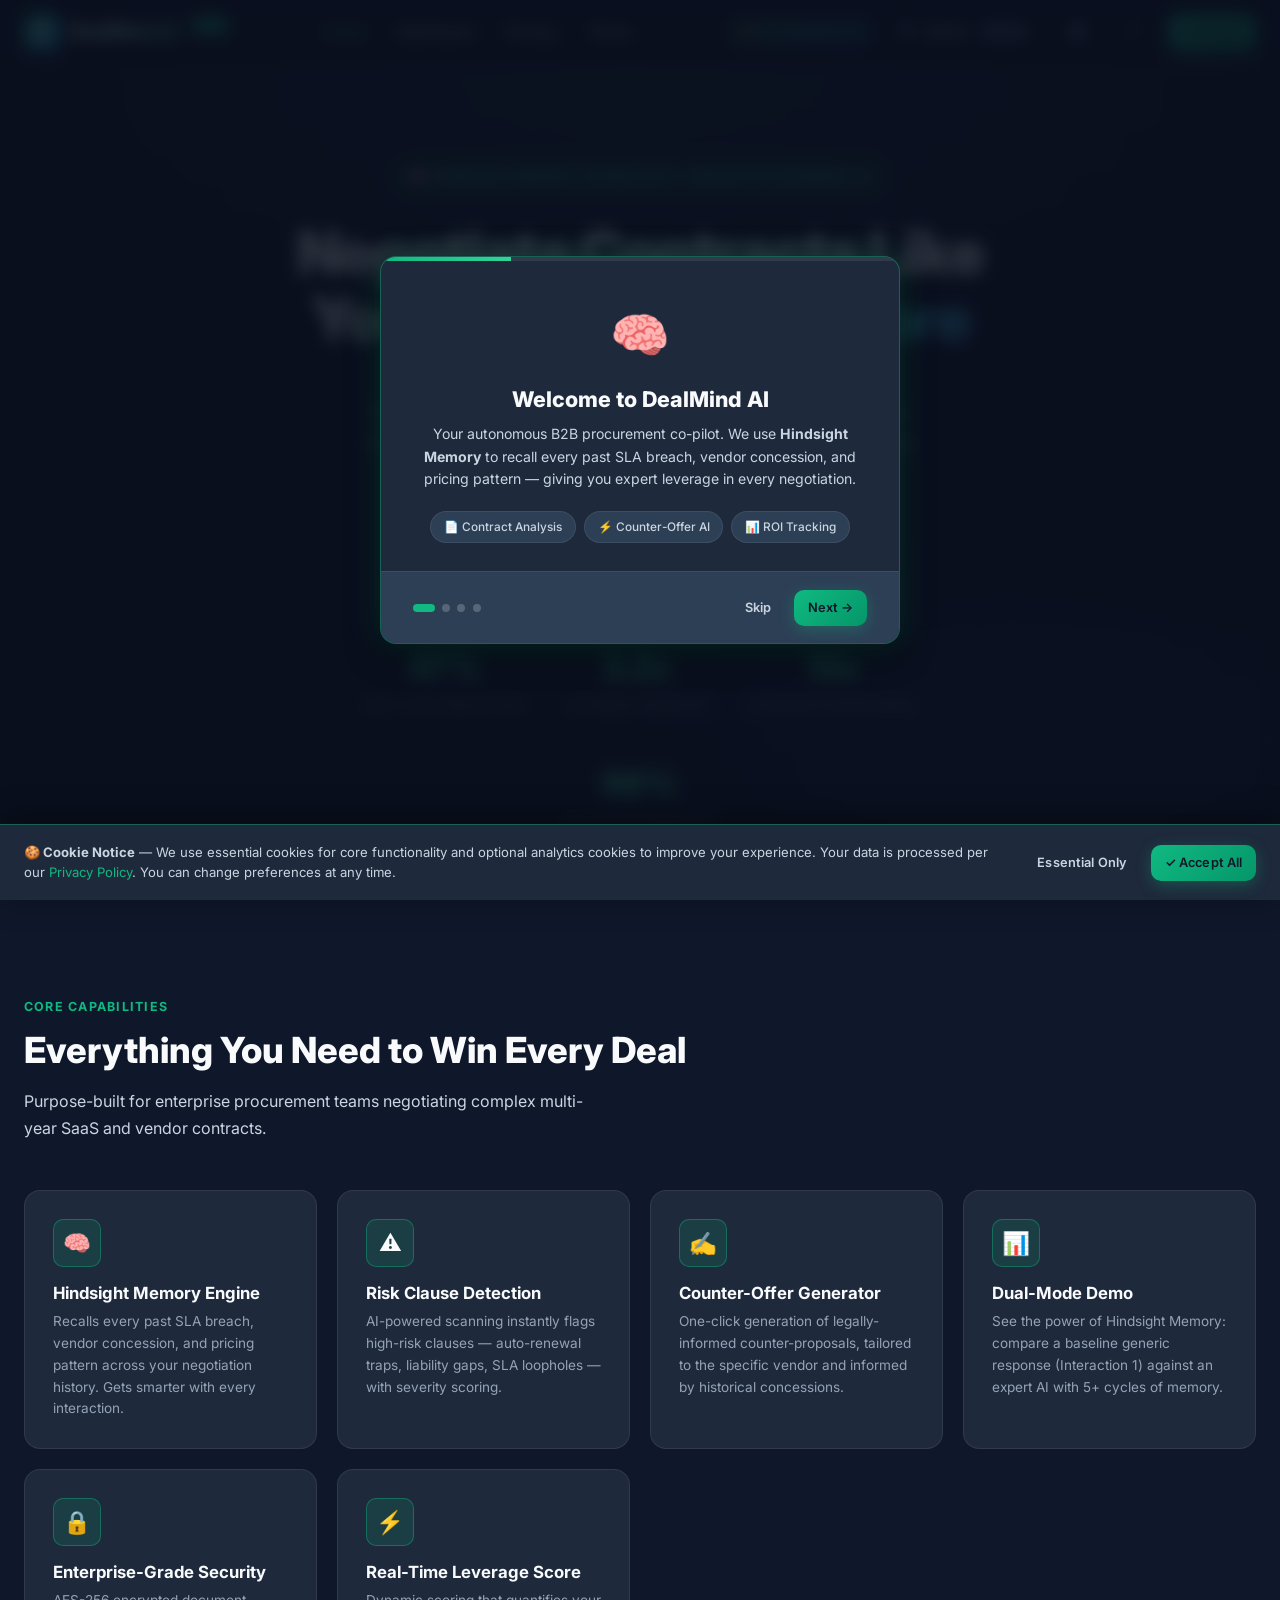
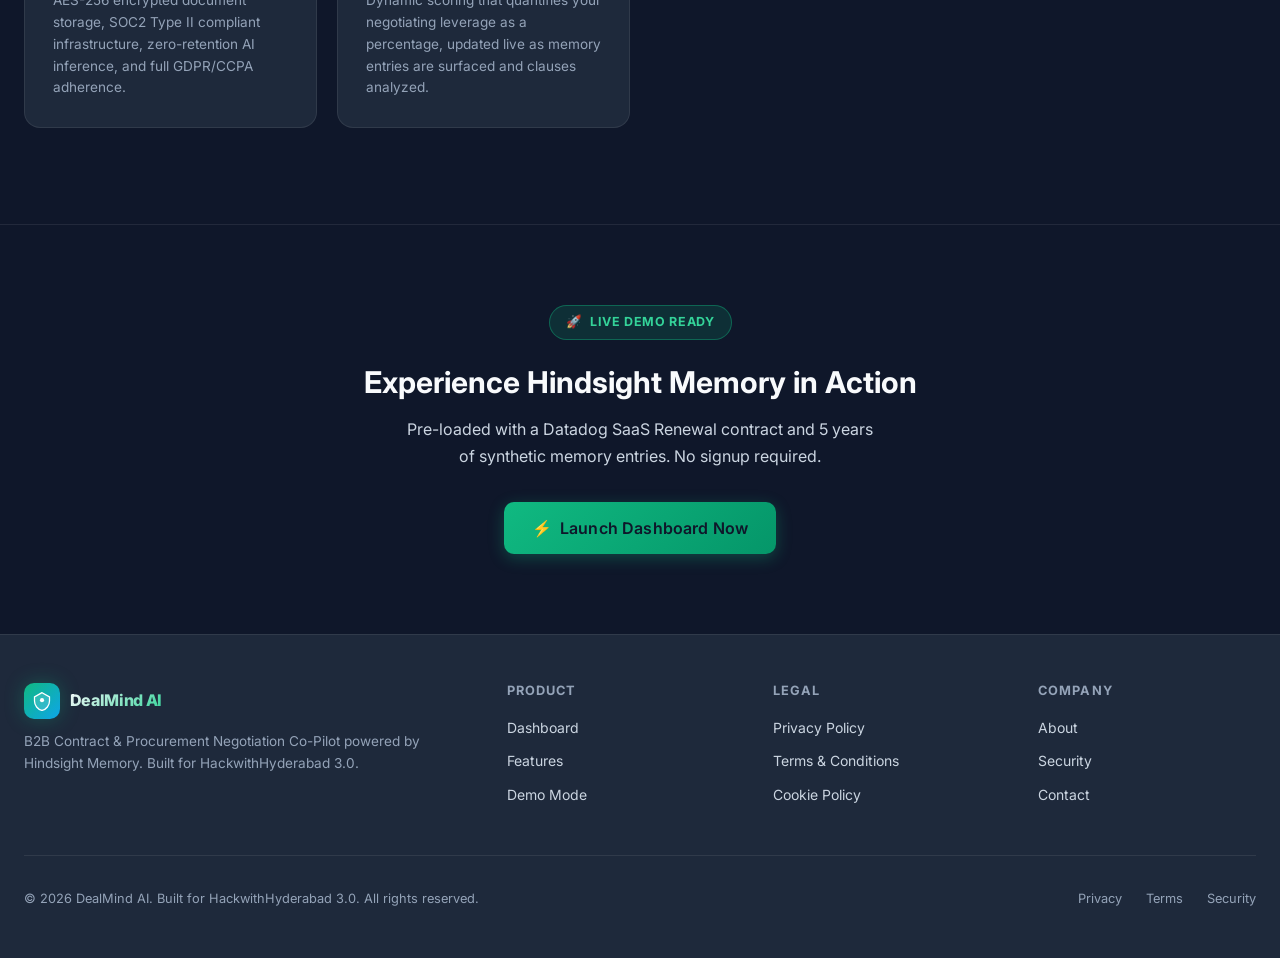
==== commit 4d16407a: "feat: add command palette, live clause search, settings drawer, live metrics strip, onboarding tour," ====
--- a/index.html
+++ b/index.html
@@ -124,6 +124,16 @@
 
     <div class="nav-actions">
       <span class="nav-hackathon-badge" aria-label="HackWithHyderabad 3.0 submission">⚡ HackwithHyd 3.0</span>
+      <button class="btn btn-ghost btn-sm" onclick="openCommandPalette()" id="cmd-palette-btn" aria-label="Open command palette (Ctrl+K)" title="Ctrl+K">
+        <span aria-hidden="true">🔍</span> Search
+        <kbd style="font-size:0.6rem;background:var(--bg-elevated);border:1px solid var(--border);border-radius:4px;padding:1px 5px;margin-left:4px;">Ctrl K</kbd>
+      </button>
+      <button class="btn btn-ghost btn-sm" onclick="openSettings()" id="settings-btn" aria-label="Open settings panel">
+        <span aria-hidden="true">⚙️</span>
+      </button>
+      <button class="btn btn-ghost btn-sm" onclick="openHelp()" id="help-btn" aria-label="Open keyboard shortcuts and help">
+        <span aria-hidden="true">?</span>
+      </button>
       <button class="btn btn-primary btn-sm" onclick="showView('dashboard')" id="try-demo-btn">
         Try Demo
       </button>
@@ -336,6 +346,22 @@
         </div>
       </div>
 
+      <!-- Contract Search Bar -->
+      <div class="contract-search-bar" id="contract-search-wrap" role="search">
+        <span class="contract-search-icon" aria-hidden="true">🔍</span>
+        <input
+          type="search"
+          class="contract-search-input"
+          id="contract-search-input"
+          placeholder="Search clauses, sections, terms..."
+          aria-label="Search contract clauses"
+          oninput="searchContract(this.value)"
+          autocomplete="off"
+        />
+        <button class="contract-search-clear" id="search-clear-btn" onclick="clearContractSearch()" aria-label="Clear search" style="display:none;">✕</button>
+        <span class="contract-search-results" id="search-results-count" aria-live="polite"></span>
+      </div>
+
       <!-- Drop Zone (hidden when contract loaded) -->
       <div class="contract-upload-zone" id="upload-zone" style="display:none;" role="button" tabindex="0" aria-label="Drop contract file here or click to browse" ondrop="handleDrop(event)" ondragover="handleDragOver(event)" ondragleave="handleDragLeave(event)" onkeydown="if(event.key==='Enter'||event.key===' ')triggerUpload()">
         <input type="file" accept=".pdf,.txt,.docx" onchange="handleFileUpload(this)" aria-label="Browse for contract file" />
@@ -357,6 +383,9 @@
           <span aria-hidden="true">🧠</span> Memory Hits
           <span class="badge badge-memory" style="padding: 1px 6px; font-size: 0.65rem;" aria-label="3 memory hits">3</span>
         </button>
+        <button class="contract-tab" id="ctab-matrix" onclick="switchContractTab('matrix')" role="tab" aria-selected="false" aria-controls="contract-matrix">
+          <span aria-hidden="true">📊</span> Vendor Matrix
+        </button>
       </div>
 
       <!-- Contract Body -->
@@ -366,6 +395,7 @@
         </div>
         <div id="contract-risks" class="contract-content" style="display:none;" role="tabpanel" aria-labelledby="ctab-risks"></div>
         <div id="contract-memory" class="contract-content" style="display:none;" role="tabpanel" aria-labelledby="ctab-memory"></div>
+        <div id="contract-matrix" class="contract-content" style="display:none;" role="tabpanel" aria-labelledby="ctab-matrix"></div>
       </div>
 
       <!-- Status Bar -->
@@ -376,6 +406,34 @@
           <span class="vendor-chip">Vendor: Datadog Inc.</span>
         </span>
       </div>
+
+      <!-- Redline Export Bar -->
+      <div style="padding: 0.5rem 1.25rem 0.75rem; border-top: 1px solid var(--border); background: var(--bg-base); flex-shrink:0;">
+        <button class="btn btn-secondary btn-sm" style="width:100%;" onclick="toggleRedlinePreview()" id="redline-toggle-btn" aria-expanded="false" aria-controls="redline-preview">
+          <span aria-hidden="true">📝</span> Export Redlined Contract
+        </button>
+        <div class="redline-preview-wrap" id="redline-preview" role="region" aria-label="Redlined contract preview">
+          <div class="redline-preview-header">
+            <span>📝 Track Changes — Redline Preview</span>
+            <span style="font-size:0.68rem; font-weight:400; color: var(--text-muted); text-transform:none; letter-spacing:0;">Vendor draft vs. DealMind counter-terms</span>
+          </div>
+          <div class="redline-preview-body" id="redline-preview-body">
+            <!-- Rendered by JS -->
+          </div>
+          <div class="redline-export-bar">
+            <div class="redline-stats">
+              <span class="redline-stat-item"><span class="redline-dot-red"></span>4 Removals</span>
+              <span class="redline-stat-item"><span class="redline-dot-green"></span>6 Additions</span>
+            </div>
+            <div style="display:flex; gap:0.4rem; flex-wrap:wrap;">
+              <button class="btn btn-secondary btn-sm" onclick="downloadRedlinePDF()" id="redline-download-btn" aria-label="Download redlined contract as PDF">
+                <span aria-hidden="true">⬇</span> Download PDF
+              </button>
+              <button class="btn btn-ghost btn-sm" onclick="toggleRedlinePreview()" aria-label="Close redline preview">✕ Close</button>
+            </div>
+          </div>
+        </div>
+      </div>
     </section>
 
     <!-- ═══════════════════════════════
@@ -394,7 +452,59 @@
         </div>
       </div>
 
+      <!-- Live Metrics Strip -->
+      <div class="live-metrics-strip" id="live-metrics-strip" role="region" aria-label="Live analysis metrics">
+        <div class="live-metric">
+          <span class="live-metric-val" id="lm-risk">74</span>
+          <span class="live-metric-lbl">Risk Score</span>
+        </div>
+        <div class="live-metric-div"></div>
+        <div class="live-metric">
+          <span class="live-metric-val" id="lm-clauses">8</span>
+          <span class="live-metric-lbl">Clauses</span>
+        </div>
+        <div class="live-metric-div"></div>
+        <div class="live-metric">
+          <span class="live-metric-val" id="lm-memory">7</span>
+          <span class="live-metric-lbl">Memory Hits</span>
+        </div>
+        <div class="live-metric-div"></div>
+        <div class="live-metric">
+          <span class="live-metric-val" id="lm-days">109</span>
+          <span class="live-metric-lbl">Days Left</span>
+        </div>
+        <div class="live-metric-div"></div>
+        <div class="live-metric">
+          <span class="live-metric-val" id="lm-savings" style="color:var(--accent-emerald-light);">$143K</span>
+          <span class="live-metric-lbl">Potential Save</span>
+        </div>
+        <div class="live-metrics-pulse" aria-hidden="true"></div>
+      </div>
+
       <div class="right-pane-inner" role="main">
+
+        <!-- ── 0. Procurement ROI Impact Bar ── -->
+        <div class="roi-bar" id="roi-impact-bar" role="region" aria-label="Procurement Impact Summary">
+          <div class="roi-bar-stat">
+            <span class="roi-bar-value" id="roi-dollars-saved">$42,500</span>
+            <span class="roi-bar-label">Total Saved Across 3 SaaS Renewals</span>
+          </div>
+          <div class="roi-bar-divider" aria-hidden="true"></div>
+          <div class="roi-bar-stat">
+            <span class="roi-bar-value" id="roi-avg-discount">14.2%</span>
+            <span class="roi-bar-label">Avg. Discount via Hindsight Memory</span>
+          </div>
+          <div class="roi-bar-divider" aria-hidden="true"></div>
+          <div class="roi-bar-stat">
+            <span class="roi-bar-value">3</span>
+            <span class="roi-bar-label">Contracts Optimized</span>
+          </div>
+          <div class="roi-bar-cta">
+            <button class="btn btn-secondary btn-sm" onclick="openROIModal()" id="roi-calc-btn" aria-label="Open ROI Calculator">
+              <span aria-hidden="true">📊</span> ROI Calculator
+            </button>
+          </div>
+        </div>
 
         <!-- ── 1. Risk Score Card ── -->
         <div class="risk-card" id="risk-card" aria-labelledby="risk-card-title">
@@ -500,14 +610,27 @@
             </div>
             <div style="display:flex; align-items:center; gap:0.5rem;">
               <span class="memory-count" id="memory-count-badge" aria-label="7 memory entries found">7 Entries</span>
+              <!-- View toggle: List vs Timeline -->
+              <div class="memory-view-toggle" role="group" aria-label="Memory view mode">
+                <button class="mem-view-btn active" id="mem-view-list" onclick="switchMemoryView('list')" aria-pressed="true">List</button>
+                <button class="mem-view-btn" id="mem-view-timeline" onclick="switchMemoryView('timeline')" aria-pressed="false">Timeline</button>
+              </div>
               <button class="btn btn-ghost btn-sm btn-icon" onclick="toggleMemoryExpanded()" id="memory-expand-btn" aria-label="Expand or collapse memory panel" data-tooltip="Expand all">
                 ⤢
               </button>
             </div>
           </div>
 
-          <div class="memory-body" id="memory-body" aria-label="Historical negotiation memory entries">
+          <!-- List view -->
+          <div class="memory-entries-view active" id="memory-body" aria-label="Historical negotiation memory entries">
             <!-- Memory entries loaded by JS -->
+          </div>
+
+          <!-- Timeline view -->
+          <div class="memory-timeline-view" id="memory-timeline-view" aria-label="Memory event timeline">
+            <div class="timeline-track" id="timeline-track">
+              <!-- Timeline nodes rendered by JS -->
+            </div>
           </div>
         </div>
 
@@ -555,6 +678,12 @@
               <button class="btn btn-secondary btn-sm" onclick="exportCounterOffer('pdf')" id="export-pdf-btn" aria-label="Export counter-offer as PDF">
                 <span aria-hidden="true">📄</span> Export PDF
               </button>
+              <button class="btn btn-secondary btn-sm" onclick="openSlackModal()" id="slack-alert-btn" aria-label="Send Slack alert to procurement channel">
+                <span aria-hidden="true">💬</span> Slack Alert
+              </button>
+              <button class="btn btn-secondary btn-sm" onclick="openEmailClientModal()" id="email-client-btn" aria-label="Open in email client">
+                <span aria-hidden="true">✉️</span> Email Client
+              </button>
               <button class="btn btn-ghost btn-sm" onclick="regenerateCounterOffer()" id="regen-btn" aria-label="Regenerate counter-offer with different phrasing">
                 <span aria-hidden="true">↻</span> Regenerate
               </button>
@@ -570,8 +699,263 @@
 </div>
 
 <!-- ══════════════════════════════════════════
-     COOKIE CONSENT BANNER
+     SESSION RESTORE BANNER
 ══════════════════════════════════════════ -->
+<div class="session-restore-banner" id="session-restore-banner" style="display:none;" role="alert" aria-live="assertive">
+  <span>💾 Previous session found — Memory mode &amp; tone settings restored.</span>
+  <div style="display:flex; gap:0.5rem; flex-shrink:0;">
+    <button class="btn btn-secondary btn-sm" onclick="dismissRestoreBanner()" aria-label="Dismiss restore notice">Got it</button>
+  </div>
+</div>
+
+<!-- ══════════════════════════════════════════
+     ONBOARDING OVERLAY (First Time)
+══════════════════════════════════════════ -->
+<div class="onboarding-overlay" id="onboarding-overlay" style="display:none;" role="dialog" aria-modal="true" aria-labelledby="onboarding-title">
+  <div class="onboarding-box">
+    <div class="onboarding-progress" role="progressbar" aria-valuenow="1" aria-valuemin="1" aria-valuemax="4" id="ob-progress-bar">
+      <div class="onboarding-progress-fill" id="ob-progress-fill" style="width:25%;"></div>
+    </div>
+    <div class="onboarding-steps">
+      <!-- Step 1 -->
+      <div class="onboarding-step active" id="ob-step-1">
+        <div class="onboarding-emoji">🧠</div>
+        <h2 class="onboarding-title" id="onboarding-title">Welcome to DealMind AI</h2>
+        <p class="onboarding-desc">Your autonomous B2B procurement co-pilot. We use <strong>Hindsight Memory</strong> to recall every past SLA breach, vendor concession, and pricing pattern — giving you expert leverage in every negotiation.</p>
+        <div class="onboarding-chips">
+          <span class="ob-chip">📄 Contract Analysis</span>
+          <span class="ob-chip">⚡ Counter-Offer AI</span>
+          <span class="ob-chip">📊 ROI Tracking</span>
+        </div>
+      </div>
+      <!-- Step 2 -->
+      <div class="onboarding-step" id="ob-step-2">
+        <div class="onboarding-emoji">🔍</div>
+        <h2 class="onboarding-title">Search &amp; Filter Instantly</h2>
+        <p class="onboarding-desc">Use the <strong>Search bar</strong> in the Contract Viewer to filter clauses in real time. Press <kbd>Ctrl+K</kbd> from anywhere to open the Command Palette and jump to any action instantly.</p>
+        <div class="onboarding-chips">
+          <span class="ob-chip">🔍 Live Clause Search</span>
+          <span class="ob-chip">⌘ Command Palette</span>
+        </div>
+      </div>
+      <!-- Step 3 -->
+      <div class="onboarding-step" id="ob-step-3">
+        <div class="onboarding-emoji">📊</div>
+        <h2 class="onboarding-title">Memory &amp; Vendor Intelligence</h2>
+        <p class="onboarding-desc">Toggle <strong>Hindsight Memory</strong> to see 7 historical entries. Switch to <strong>Timeline view</strong> to trace every event node. Check the <strong>Vendor Matrix</strong> tab for 3-year renewal comparisons.</p>
+        <div class="onboarding-chips">
+          <span class="ob-chip">🧠 Memory Timeline</span>
+          <span class="ob-chip">📊 Vendor Matrix</span>
+        </div>
+      </div>
+      <!-- Step 4 -->
+      <div class="onboarding-step" id="ob-step-4">
+        <div class="onboarding-emoji">✨</div>
+        <h2 class="onboarding-title">You're Ready to Negotiate!</h2>
+        <p class="onboarding-desc">Generate an AI counter-offer, export a <strong>redlined contract</strong>, send a <strong>Slack alert</strong>, or calculate your <strong>ROI</strong>. Settings and shortcuts are always available from the top nav.</p>
+        <div class="onboarding-chips">
+          <span class="ob-chip">⚙️ Settings</span>
+          <span class="ob-chip">⌨️ Shortcuts</span>
+          <span class="ob-chip">💾 Auto-Save</span>
+        </div>
+      </div>
+    </div>
+    <div class="onboarding-footer">
+      <div class="onboarding-dots" aria-hidden="true">
+        <span class="ob-dot active" id="ob-dot-1"></span>
+        <span class="ob-dot" id="ob-dot-2"></span>
+        <span class="ob-dot" id="ob-dot-3"></span>
+        <span class="ob-dot" id="ob-dot-4"></span>
+      </div>
+      <div style="display:flex; gap:0.5rem;">
+        <button class="btn btn-ghost btn-sm" id="ob-skip-btn" onclick="closeOnboarding()" aria-label="Skip onboarding tour">Skip</button>
+        <button class="btn btn-primary btn-sm" id="ob-next-btn" onclick="nextOnboardingStep()" aria-label="Next onboarding step">Next →</button>
+      </div>
+    </div>
+  </div>
+</div>
+
+<!-- ══════════════════════════════════════════
+     COMMAND PALETTE (Ctrl+K)
+══════════════════════════════════════════ -->
+<div class="modal-overlay" id="cmd-palette" role="dialog" aria-modal="true" aria-label="Command palette" onclick="closeModal('cmd-palette',event)" style="align-items:flex-start; padding-top:12vh;">
+  <div class="modal-box" style="max-width:560px; padding:0; overflow:hidden;">
+    <div class="cmd-search-row">
+      <span class="cmd-search-icon" aria-hidden="true">🔍</span>
+      <input type="search" class="cmd-input" id="cmd-input" placeholder="Search actions, clauses, memory entries..." aria-label="Command palette search" oninput="filterCommands(this.value)" autocomplete="off" />
+      <kbd class="cmd-esc-key" onclick="closeModal('cmd-palette')">esc</kbd>
+    </div>
+    <div class="cmd-results" id="cmd-results" role="listbox" aria-label="Command results">
+      <!-- Rendered by JS -->
+    </div>
+    <div class="cmd-footer">
+      <span><kbd>↑↓</kbd> Navigate</span>
+      <span><kbd>Enter</kbd> Select</span>
+      <span><kbd>Esc</kbd> Close</span>
+    </div>
+  </div>
+</div>
+
+<!-- ══════════════════════════════════════════
+     SETTINGS DRAWER
+══════════════════════════════════════════ -->
+<div class="settings-drawer-overlay" id="settings-overlay" onclick="closeSettings(event)" style="display:none;" role="dialog" aria-modal="true" aria-labelledby="settings-title">
+  <div class="settings-drawer" id="settings-drawer">
+    <div class="settings-header">
+      <h2 class="settings-title" id="settings-title">⚙️ Settings &amp; Preferences</h2>
+      <button class="modal-close" style="position:static;" onclick="closeSettings()" aria-label="Close settings">✕</button>
+    </div>
+    <div class="settings-body">
+
+      <div class="settings-section">
+        <div class="settings-section-title">Display</div>
+        <div class="settings-row">
+          <div>
+            <div class="settings-row-label">Font Size</div>
+            <div class="settings-row-sub">Adjust base interface text size</div>
+          </div>
+          <div class="settings-font-btns" role="group" aria-label="Font size">
+            <button class="settings-font-btn" id="font-sm" onclick="setFontSize('sm')" aria-label="Small font">A<small>-</small></button>
+            <button class="settings-font-btn active" id="font-md" onclick="setFontSize('md')" aria-label="Normal font">A</button>
+            <button class="settings-font-btn" id="font-lg" onclick="setFontSize('lg')" aria-label="Large font">A<sup>+</sup></button>
+          </div>
+        </div>
+        <div class="settings-row">
+          <div>
+            <div class="settings-row-label">Reduce Motion</div>
+            <div class="settings-row-sub">Minimize animations &amp; transitions</div>
+          </div>
+          <label class="toggle-track" style="width:48px; height:24px;" aria-label="Reduce motion">
+            <input type="checkbox" id="setting-reduce-motion" onchange="applyReduceMotion(this.checked)" />
+            <div class="toggle-slider"></div>
+          </label>
+        </div>
+        <div class="settings-row">
+          <div>
+            <div class="settings-row-label">Compact View</div>
+            <div class="settings-row-sub">Tighter layout with less padding</div>
+          </div>
+          <label class="toggle-track" style="width:48px; height:24px;" aria-label="Compact view">
+            <input type="checkbox" id="setting-compact" onchange="applyCompactView(this.checked)" />
+            <div class="toggle-slider"></div>
+          </label>
+        </div>
+      </div>
+
+      <div class="settings-section">
+        <div class="settings-section-title">AI Behaviour</div>
+        <div class="settings-row">
+          <div>
+            <div class="settings-row-label">Auto-Enable Memory</div>
+            <div class="settings-row-sub">Start dashboard with Hindsight Memory on</div>
+          </div>
+          <label class="toggle-track" style="width:48px; height:24px;" aria-label="Auto-enable memory">
+            <input type="checkbox" id="setting-auto-memory" />
+            <div class="toggle-slider"></div>
+          </label>
+        </div>
+        <div class="settings-row">
+          <div>
+            <div class="settings-row-label">Default Tone</div>
+            <div class="settings-row-sub">Pre-select counter-offer tone</div>
+          </div>
+          <select class="counter-tone-select" id="setting-default-tone" style="min-height:36px; font-size:0.78rem;" aria-label="Default counter-offer tone">
+            <option value="assertive">⚡ Assertive</option>
+            <option value="collaborative">🤝 Collaborative</option>
+            <option value="firm">🔒 Firm &amp; Final</option>
+            <option value="exploratory">💬 Exploratory</option>
+          </select>
+        </div>
+      </div>
+
+      <div class="settings-section">
+        <div class="settings-section-title">Notifications</div>
+        <div class="settings-row">
+          <div>
+            <div class="settings-row-label">Toast Notifications</div>
+            <div class="settings-row-sub">Show action feedback messages</div>
+          </div>
+          <label class="toggle-track" style="width:48px; height:24px;" aria-label="Toast notifications">
+            <input type="checkbox" id="setting-toasts" checked />
+            <div class="toggle-slider"></div>
+          </label>
+        </div>
+        <div class="settings-row">
+          <div>
+            <div class="settings-row-label">Auto-Save Session</div>
+            <div class="settings-row-sub">Restore memory mode &amp; settings on return</div>
+          </div>
+          <label class="toggle-track" style="width:48px; height:24px;" aria-label="Auto-save session">
+            <input type="checkbox" id="setting-autosave" checked />
+            <div class="toggle-slider"></div>
+          </label>
+        </div>
+      </div>
+
+      <div class="settings-section">
+        <div class="settings-section-title">Data &amp; Privacy</div>
+        <div class="settings-row" style="gap:0.5rem;">
+          <button class="btn btn-secondary btn-sm" onclick="clearAllData()" id="clear-data-btn" style="flex:1;" aria-label="Clear all locally stored data">
+            🗑️ Clear Local Data
+          </button>
+          <button class="btn btn-secondary btn-sm" onclick="exportSettings()" style="flex:1;" aria-label="Export your settings as JSON">
+            ⬇ Export Settings
+          </button>
+        </div>
+      </div>
+
+    </div>
+    <div class="settings-footer">
+      <button class="btn btn-ghost btn-sm" onclick="closeSettings()" aria-label="Close settings">Cancel</button>
+      <button class="btn btn-primary btn-sm" onclick="saveSettings()" id="save-settings-btn" aria-label="Save settings">✓ Save Settings</button>
+    </div>
+  </div>
+</div>
+
+<!-- ══════════════════════════════════════════
+     HELP / KEYBOARD SHORTCUTS MODAL
+══════════════════════════════════════════ -->
+<div class="modal-overlay" id="help-modal" role="dialog" aria-modal="true" aria-labelledby="help-modal-title" onclick="closeModal('help-modal',event)">
+  <div class="modal-box" style="max-width:600px;">
+    <button class="modal-close" onclick="closeModal('help-modal')" aria-label="Close help">✕</button>
+    <h2 style="font-size:1.1rem; margin-bottom:1.25rem;" id="help-modal-title">⌨️ Keyboard Shortcuts &amp; Quick Reference</h2>
+    <div class="shortcut-grid">
+      <div class="shortcut-section">
+        <div class="shortcut-section-title">Navigation</div>
+        <div class="shortcut-row"><span>Go to Dashboard</span><kbd>Alt + D</kbd></div>
+        <div class="shortcut-row"><span>Go to Home</span><kbd>Alt + H</kbd></div>
+        <div class="shortcut-row"><span>Command Palette</span><kbd>Ctrl + K</kbd></div>
+        <div class="shortcut-row"><span>Close modal / overlay</span><kbd>Esc</kbd></div>
+      </div>
+      <div class="shortcut-section">
+        <div class="shortcut-section-title">Contract Viewer</div>
+        <div class="shortcut-row"><span>Search clauses</span><kbd>Ctrl + F</kbd></div>
+        <div class="shortcut-row"><span>Full Contract tab</span><kbd>Ctrl + 1</kbd></div>
+        <div class="shortcut-row"><span>Risk Clauses tab</span><kbd>Ctrl + 2</kbd></div>
+        <div class="shortcut-row"><span>Memory Hits tab</span><kbd>Ctrl + 3</kbd></div>
+        <div class="shortcut-row"><span>Vendor Matrix tab</span><kbd>Ctrl + 4</kbd></div>
+      </div>
+      <div class="shortcut-section">
+        <div class="shortcut-section-title">AI Actions</div>
+        <div class="shortcut-row"><span>Generate Counter-Offer</span><kbd>Ctrl + G</kbd></div>
+        <div class="shortcut-row"><span>Toggle Memory Mode</span><kbd>Ctrl + M</kbd></div>
+        <div class="shortcut-row"><span>Refresh Analysis</span><kbd>Ctrl + R</kbd></div>
+        <div class="shortcut-row"><span>Copy Counter-Offer</span><kbd>Ctrl + C</kbd></div>
+      </div>
+      <div class="shortcut-section">
+        <div class="shortcut-section-title">Tools</div>
+        <div class="shortcut-row"><span>Open Settings</span><kbd>Ctrl + ,</kbd></div>
+        <div class="shortcut-row"><span>Show/Hide Redline</span><kbd>Ctrl + E</kbd></div>
+        <div class="shortcut-row"><span>ROI Calculator</span><kbd>Ctrl + I</kbd></div>
+        <div class="shortcut-row"><span>Help / Shortcuts</span><kbd>?</kbd></div>
+      </div>
+    </div>
+    <div class="insight-callout" style="margin-top:1.5rem; font-size:0.78rem;">
+      <span class="insight-callout-icon" aria-hidden="true">💡</span>
+      <span>Tip: Press <kbd style="background:var(--bg-elevated);border:1px solid var(--border);border-radius:4px;padding:1px 5px;">Ctrl+K</kbd> from anywhere to open the Command Palette and quickly jump to any feature.</span>
+    </div>
+  </div>
+</div>
 <div class="cookie-banner" id="cookie-banner" role="dialog" aria-label="Cookie consent" aria-describedby="cookie-desc">
   <p class="cookie-text" id="cookie-desc">
     <strong>🍪 Cookie Notice</strong> — We use essential cookies for core functionality and optional analytics cookies to improve your experience. Your data is processed per our <a href="./privacy.html" aria-label="Read our Privacy Policy">Privacy Policy</a>. You can change preferences at any time.
@@ -586,6 +970,138 @@
   </div>
 </div>
 
+<!-- ══════════════════════════════════════════
+     MODAL: ROI Calculator
+══════════════════════════════════════════ -->
+<div class="modal-overlay" id="roi-modal" role="dialog" aria-modal="true" aria-labelledby="roi-modal-title" onclick="closeModal('roi-modal', event)">
+  <div class="modal-box" style="max-width:560px;">
+    <button class="modal-close" onclick="closeModal('roi-modal')" aria-label="Close ROI calculator">✕</button>
+    <h2 style="font-size:1.1rem; margin-bottom:0.35rem;" id="roi-modal-title">📊 ROI Calculator</h2>
+    <p style="font-size:0.82rem; color:var(--text-muted); margin-bottom:0;">Estimate your annual savings using DealMind AI's Hindsight Memory leverage.</p>
+    <div class="roi-modal-grid">
+      <div class="roi-modal-field">
+        <label for="roi-annual-spend">Annual SaaS Spend ($)</label>
+        <input type="number" id="roi-annual-spend" placeholder="e.g. 1200000" min="0" oninput="calcROI()" aria-label="Your annual SaaS spend in dollars" />
+      </div>
+      <div class="roi-modal-field">
+        <label for="roi-vendor-count">Number of Vendors</label>
+        <input type="number" id="roi-vendor-count" placeholder="e.g. 12" min="1" oninput="calcROI()" aria-label="Number of SaaS vendors" />
+      </div>
+      <div class="roi-modal-field">
+        <label for="roi-renewal-pct">% Renewals / Year</label>
+        <input type="number" id="roi-renewal-pct" placeholder="e.g. 40" min="0" max="100" oninput="calcROI()" aria-label="Percentage of contracts up for renewal per year" />
+      </div>
+      <div class="roi-modal-field">
+        <label for="roi-current-discount">Current Avg. Discount (%)</label>
+        <input type="number" id="roi-current-discount" placeholder="e.g. 5" min="0" max="50" oninput="calcROI()" aria-label="Your current average discount percentage" />
+      </div>
+    </div>
+    <div class="roi-result-card" id="roi-result-card" role="region" aria-label="Projected ROI results" aria-live="polite">
+      <div style="font-size:0.78rem; font-weight:700; color:var(--accent-emerald); text-transform:uppercase; letter-spacing:0.07em; margin-bottom:0.25rem;">📈 Projected Annual Impact</div>
+      <div class="roi-result-grid">
+        <div class="roi-result-item">
+          <span class="val" id="roi-res-savings">$0</span>
+          <span class="lbl">Projected Savings</span>
+        </div>
+        <div class="roi-result-item">
+          <span class="val" id="roi-res-discount">0%</span>
+          <span class="lbl">Avg. New Discount</span>
+        </div>
+        <div class="roi-result-item">
+          <span class="val" id="roi-res-payback">—</span>
+          <span class="lbl">ROI Payback Period</span>
+        </div>
+      </div>
+      <div class="insight-callout" style="margin-top:1rem; font-size:0.78rem;">
+        <span class="insight-callout-icon" aria-hidden="true">💡</span>
+        <span id="roi-res-insight">Based on Hindsight Memory benchmarks: 14.2% average discount uplift vs. 5% baseline.</span>
+      </div>
+    </div>
+  </div>
+</div>
+
+<!-- ══════════════════════════════════════════
+     MODAL: Slack Alert Simulator
+══════════════════════════════════════════ -->
+<div class="modal-overlay" id="slack-modal" role="dialog" aria-modal="true" aria-labelledby="slack-modal-title" onclick="closeModal('slack-modal', event)">
+  <div class="modal-box" style="max-width:560px;">
+    <button class="modal-close" onclick="closeModal('slack-modal')" aria-label="Close Slack modal">✕</button>
+    <h2 style="font-size:1.1rem; margin-bottom:0.25rem;" id="slack-modal-title">💬 Slack Alert Preview</h2>
+    <p style="font-size:0.82rem; color:var(--text-muted); margin-bottom:0;">Simulated message to <strong style="color:var(--accent-emerald);">#procurement</strong></p>
+    <div class="slack-modal-preview" role="region" aria-label="Slack message preview">
+      <div class="slack-workspace-bar">
+        <div class="slack-workspace-dot" aria-hidden="true"></div>
+        <span class="slack-workspace-name">YourCompany Workspace</span>
+        <span class="slack-channel-name"># procurement</span>
+      </div>
+      <div class="slack-message">
+        <div class="slack-avatar" aria-hidden="true">🤖</div>
+        <div class="slack-message-body">
+          <div class="slack-sender-row">
+            <span class="slack-sender-name">DealMind AI</span>
+            <span class="slack-app-tag">App</span>
+            <span class="slack-timestamp">Today at 10:42 AM</span>
+          </div>
+          <div class="slack-msg-text">🚨 <strong>Contract Alert:</strong> Datadog SaaS Renewal requires immediate action — renewal deadline in <strong>109 days</strong>.</div>
+          <div class="slack-msg-attachment">
+            <div class="slack-attachment-title">⚡ DealMind AI — Contract Intelligence Report</div>
+            <div class="slack-attachment-field"><strong>Vendor:</strong> Datadog Inc.</div>
+            <div class="slack-attachment-field"><strong>Risk Score:</strong> 74/100 — HIGH RISK</div>
+            <div class="slack-attachment-field"><strong>Proposed Increase:</strong> +32% YoY ($485K vs $367K)</div>
+            <div class="slack-attachment-field"><strong>Memory Leverage:</strong> 2 SLA breaches + 3 concessions on file</div>
+            <div class="slack-attachment-field"><strong>Recommended Counter:</strong> $342,000 (−29.5%)</div>
+            <div class="slack-attachment-field"><strong>Best Window:</strong> Dec 1–15 (Q4 pressure confirmed)</div>
+          </div>
+          <div class="slack-reactions">
+            <span class="slack-reaction" onclick="this.style.background='rgba(255,255,255,0.18)'">👀 <span>3</span></span>
+            <span class="slack-reaction" onclick="this.style.background='rgba(255,255,255,0.18)'">⚡ <span>1</span></span>
+            <span class="slack-reaction" onclick="this.style.background='rgba(255,255,255,0.18)'">✅ <span>2</span></span>
+          </div>
+        </div>
+      </div>
+    </div>
+    <div style="display:flex; gap:0.6rem; margin-top:1rem; justify-content:flex-end; flex-wrap:wrap;">
+      <button class="btn btn-secondary btn-sm" onclick="closeModal('slack-modal')" aria-label="Dismiss Slack preview">Dismiss</button>
+      <button class="btn btn-primary btn-sm" onclick="simulateSlackSend()" id="slack-send-btn" aria-label="Simulate sending Slack alert">
+        <span aria-hidden="true">💬</span> Send to #procurement
+      </button>
+    </div>
+  </div>
+</div>
+
+<!-- ══════════════════════════════════════════
+     MODAL: Email Client Pre-fill
+══════════════════════════════════════════ -->
+<div class="modal-overlay" id="email-modal" role="dialog" aria-modal="true" aria-labelledby="email-modal-title" onclick="closeModal('email-modal', event)">
+  <div class="modal-box" style="max-width:520px;">
+    <button class="modal-close" onclick="closeModal('email-modal')" aria-label="Close email modal">✕</button>
+    <h2 style="font-size:1.1rem; margin-bottom:0.25rem;" id="email-modal-title">✉️ Open in Email Client</h2>
+    <p style="font-size:0.82rem; color:var(--text-muted); margin-bottom:1.25rem;">Pre-populated with vendor contact, subject line, and counter-proposal body.</p>
+    <div style="display:flex; flex-direction:column; gap:0.75rem; background:var(--bg-base); border:1px solid var(--border); border-radius:var(--radius-md); padding:1rem;">
+      <div>
+        <div style="font-size:0.68rem; font-weight:700; color:var(--text-muted); text-transform:uppercase; letter-spacing:0.07em; margin-bottom:0.3rem;">To</div>
+        <div style="font-size:0.85rem; color:var(--text-primary);">marcus.chen@datadog.com</div>
+      </div>
+      <div style="height:1px; background:var(--border);"></div>
+      <div>
+        <div style="font-size:0.68rem; font-weight:700; color:var(--text-muted); text-transform:uppercase; letter-spacing:0.07em; margin-bottom:0.3rem;">Subject</div>
+        <div style="font-size:0.85rem; color:var(--text-primary);" id="email-subject-preview">Datadog SaaS Renewal 2026 — Formal Counter-Proposal [REF: DD-CONTRACT-2026-003]</div>
+      </div>
+      <div style="height:1px; background:var(--border);"></div>
+      <div>
+        <div style="font-size:0.68rem; font-weight:700; color:var(--text-muted); text-transform:uppercase; letter-spacing:0.07em; margin-bottom:0.3rem;">Body Preview</div>
+        <div style="font-size:0.75rem; color:var(--text-secondary); font-family:var(--font-mono); line-height:1.6; max-height:120px; overflow:auto;" id="email-body-preview">Generated counter-offer will appear here...</div>
+      </div>
+    </div>
+    <div style="display:flex; gap:0.6rem; margin-top:1rem; justify-content:flex-end; flex-wrap:wrap;">
+      <button class="btn btn-secondary btn-sm" onclick="closeModal('email-modal')" aria-label="Cancel">Cancel</button>
+      <button class="btn btn-primary btn-sm" onclick="launchMailto()" id="launch-mailto-btn" aria-label="Open in email client">
+        <span aria-hidden="true">✉️</span> Open in Email Client
+      </button>
+    </div>
+  </div>
+</div>
+
 <script src="./app.js"></script>
 </body>
 </html>
--- a/styles.css
+++ b/styles.css
@@ -389,5 +389,1145 @@
 @media (max-width: 480px) {
   .risk-summary-items { grid-template-columns: 1fr; }
   .footer-inner { grid-template-columns: 1fr; }
+  .vendor-matrix-table { font-size: 0.7rem; }
+  .roi-bar { flex-direction: column; gap: 0.6rem; }
 }
 @media print { .header, .cookie-banner, .mobile-tabs, .toast-container { display: none !important; } .page-wrapper { padding-top: 0; } }
+
+/* ══════════════════════════════════════════
+   FEATURE 1: Procurement Impact / ROI Bar
+══════════════════════════════════════════ */
+.roi-bar {
+  display: flex;
+  align-items: center;
+  gap: 1rem;
+  background: linear-gradient(135deg, rgba(16,185,129,0.08), rgba(14,165,233,0.06));
+  border: 1px solid rgba(16,185,129,0.25);
+  border-radius: var(--radius-md);
+  padding: 0.75rem 1rem;
+  margin-bottom: 1rem;
+  flex-wrap: wrap;
+}
+.roi-bar-stat {
+  display: flex;
+  flex-direction: column;
+  align-items: flex-start;
+  flex: 1;
+  min-width: 120px;
+}
+.roi-bar-value {
+  font-size: 1.15rem;
+  font-weight: 800;
+  color: var(--accent-emerald-light);
+  letter-spacing: -0.02em;
+  line-height: 1.1;
+}
+.roi-bar-label {
+  font-size: 0.65rem;
+  color: var(--text-muted);
+  text-transform: uppercase;
+  letter-spacing: 0.07em;
+  margin-top: 0.15rem;
+}
+.roi-bar-divider {
+  width: 1px;
+  height: 32px;
+  background: var(--border);
+  flex-shrink: 0;
+}
+.roi-bar-cta {
+  margin-left: auto;
+  flex-shrink: 0;
+}
+
+/* ROI Calculator Modal */
+.roi-modal-grid {
+  display: grid;
+  grid-template-columns: 1fr 1fr;
+  gap: 1rem;
+  margin-top: 1.25rem;
+}
+.roi-modal-field label {
+  display: block;
+  font-size: 0.75rem;
+  font-weight: 600;
+  color: var(--text-muted);
+  text-transform: uppercase;
+  letter-spacing: 0.06em;
+  margin-bottom: 0.4rem;
+}
+.roi-modal-field input {
+  width: 100%;
+  background: var(--bg-base);
+  border: 1px solid var(--border);
+  border-radius: var(--radius-md);
+  padding: 0.6rem 0.85rem;
+  color: var(--text-primary);
+  font-size: 0.9rem;
+  font-family: var(--font-sans);
+  min-height: 44px;
+  transition: border-color var(--transition);
+}
+.roi-modal-field input:focus {
+  border-color: var(--border-focus);
+  outline: none;
+  box-shadow: 0 0 0 3px rgba(16,185,129,0.15);
+}
+.roi-result-card {
+  background: linear-gradient(135deg, rgba(16,185,129,0.1), rgba(14,165,233,0.08));
+  border: 1px solid var(--border-accent);
+  border-radius: var(--radius-lg);
+  padding: 1.5rem;
+  margin-top: 1.5rem;
+  display: none;
+  animation: fadeIn 0.4s ease;
+}
+.roi-result-card.visible { display: block; }
+.roi-result-grid {
+  display: grid;
+  grid-template-columns: repeat(3, 1fr);
+  gap: 1rem;
+  margin-top: 1rem;
+}
+.roi-result-item {
+  text-align: center;
+}
+.roi-result-item .val {
+  font-size: 1.5rem;
+  font-weight: 900;
+  color: var(--accent-emerald-light);
+  display: block;
+  letter-spacing: -0.03em;
+}
+.roi-result-item .lbl {
+  font-size: 0.68rem;
+  color: var(--text-muted);
+  text-transform: uppercase;
+  letter-spacing: 0.06em;
+  margin-top: 0.2rem;
+  display: block;
+}
+
+/* ══════════════════════════════════════════
+   FEATURE 2: Memory Timeline / Node View
+══════════════════════════════════════════ */
+.memory-view-toggle {
+  display: flex;
+  gap: 0.4rem;
+  background: var(--bg-base);
+  border-radius: var(--radius-md);
+  padding: 2px;
+  border: 1px solid var(--border);
+}
+.mem-view-btn {
+  font-size: 0.68rem;
+  font-weight: 700;
+  padding: 0.3rem 0.65rem;
+  border-radius: calc(var(--radius-md) - 2px);
+  border: none;
+  background: transparent;
+  color: var(--text-muted);
+  cursor: pointer;
+  transition: all var(--transition);
+  min-height: 28px;
+}
+.mem-view-btn.active {
+  background: var(--bg-elevated);
+  color: var(--accent-emerald-light);
+}
+
+/* Timeline layout */
+.memory-timeline-view {
+  display: none;
+  flex-direction: column;
+  gap: 0;
+  padding: 1rem 1.25rem;
+  position: relative;
+}
+.memory-timeline-view.active { display: flex; }
+.memory-entries-view.active { display: flex; }
+.memory-entries-view { display: none; flex-direction: column; gap: 0.75rem; padding: 1rem 1.25rem; }
+
+.timeline-track {
+  position: relative;
+  padding-left: 2.5rem;
+}
+.timeline-track::before {
+  content: '';
+  position: absolute;
+  left: 0.85rem;
+  top: 1rem;
+  bottom: 1rem;
+  width: 2px;
+  background: linear-gradient(to bottom, var(--accent-emerald), rgba(16,185,129,0.2));
+  border-radius: var(--radius-full);
+}
+.timeline-node {
+  position: relative;
+  margin-bottom: 1rem;
+  cursor: pointer;
+  transition: all var(--transition);
+}
+.timeline-node:last-child { margin-bottom: 0; }
+.timeline-node-dot {
+  position: absolute;
+  left: -2.1rem;
+  top: 0.75rem;
+  width: 14px;
+  height: 14px;
+  border-radius: 50%;
+  background: var(--accent-emerald);
+  border: 2px solid var(--bg-base);
+  box-shadow: 0 0 8px rgba(16,185,129,0.5);
+  transition: all var(--transition);
+  z-index: 1;
+}
+.timeline-node:hover .timeline-node-dot,
+.timeline-node.expanded .timeline-node-dot {
+  transform: scale(1.4);
+  box-shadow: 0 0 16px rgba(16,185,129,0.8);
+}
+.timeline-node-card {
+  background: var(--bg-base);
+  border: 1px solid var(--border);
+  border-radius: var(--radius-md);
+  padding: 0.75rem 0.9rem;
+  transition: all var(--transition);
+}
+.timeline-node:hover .timeline-node-card,
+.timeline-node.expanded .timeline-node-card {
+  border-color: var(--border-accent);
+  background: var(--bg-card);
+}
+.timeline-node-header {
+  display: flex;
+  align-items: center;
+  justify-content: space-between;
+  gap: 0.5rem;
+}
+.timeline-node-date {
+  font-size: 0.68rem;
+  font-family: var(--font-mono);
+  color: var(--accent-emerald);
+  font-weight: 700;
+}
+.timeline-node-type {
+  font-size: 0.7rem;
+  font-weight: 700;
+  color: var(--text-muted);
+  text-transform: uppercase;
+  letter-spacing: 0.06em;
+}
+.timeline-node-title {
+  font-size: 0.82rem;
+  font-weight: 600;
+  color: var(--text-primary);
+  margin-top: 0.25rem;
+}
+.timeline-node-arrow {
+  font-size: 0.7rem;
+  color: var(--text-muted);
+  transition: transform var(--transition);
+  flex-shrink: 0;
+}
+.timeline-node.expanded .timeline-node-arrow { transform: rotate(180deg); }
+
+/* Node detail drawer */
+.timeline-node-drawer {
+  display: none;
+  margin-top: 0.6rem;
+  padding: 0.85rem;
+  background: var(--bg-elevated);
+  border-radius: var(--radius-md);
+  border: 1px solid var(--border-accent);
+  font-size: 0.8rem;
+  color: var(--text-secondary);
+  line-height: 1.6;
+  animation: fadeIn 0.25s ease;
+}
+.timeline-node.expanded .timeline-node-drawer { display: block; }
+.timeline-drawer-snippet {
+  background: var(--bg-card);
+  border-radius: var(--radius-sm);
+  padding: 0.6rem 0.75rem;
+  font-family: var(--font-mono);
+  font-size: 0.75rem;
+  color: var(--accent-emerald-light);
+  margin-top: 0.6rem;
+  border-left: 2px solid var(--accent-emerald);
+  white-space: pre-wrap;
+}
+.timeline-drawer-leverage {
+  margin-top: 0.5rem;
+  font-size: 0.77rem;
+  font-weight: 700;
+  color: var(--accent-emerald);
+  display: flex;
+  align-items: center;
+  gap: 0.3rem;
+}
+
+/* ══════════════════════════════════════════
+   FEATURE 3: Vendor Comparison Matrix
+══════════════════════════════════════════ */
+.vendor-matrix-wrap {
+  overflow-x: auto;
+  border-radius: var(--radius-md);
+  border: 1px solid var(--border);
+  margin-top: 1rem;
+}
+.vendor-matrix-table {
+  width: 100%;
+  border-collapse: collapse;
+  font-size: 0.78rem;
+}
+.vendor-matrix-table th {
+  background: var(--bg-elevated);
+  padding: 0.65rem 0.85rem;
+  text-align: left;
+  font-size: 0.68rem;
+  font-weight: 700;
+  color: var(--text-muted);
+  text-transform: uppercase;
+  letter-spacing: 0.08em;
+  border-bottom: 1px solid var(--border);
+  white-space: nowrap;
+}
+.vendor-matrix-table th.year-col {
+  text-align: center;
+  color: var(--accent-emerald-light);
+}
+.vendor-matrix-table td {
+  padding: 0.7rem 0.85rem;
+  border-bottom: 1px solid var(--border);
+  color: var(--text-secondary);
+  vertical-align: top;
+  line-height: 1.4;
+}
+.vendor-matrix-table tr:last-child td { border-bottom: none; }
+.vendor-matrix-table tbody tr:hover td { background: var(--bg-elevated); }
+.vendor-matrix-table td:first-child {
+  font-weight: 600;
+  color: var(--text-primary);
+  white-space: nowrap;
+}
+.vendor-matrix-table td.year-col { text-align: center; }
+.trend-up {
+  color: var(--risk-high);
+  font-weight: 700;
+  display: inline-flex;
+  align-items: center;
+  gap: 0.2rem;
+}
+.trend-down {
+  color: var(--accent-emerald);
+  font-weight: 700;
+  display: inline-flex;
+  align-items: center;
+  gap: 0.2rem;
+}
+.trend-neutral {
+  color: var(--text-muted);
+  font-weight: 600;
+}
+.matrix-breach-badge {
+  display: inline-flex;
+  align-items: center;
+  gap: 0.2rem;
+  font-size: 0.65rem;
+  font-weight: 700;
+  background: var(--risk-high-bg);
+  color: var(--risk-high);
+  border-radius: var(--radius-full);
+  padding: 1px 6px;
+  border: 1px solid rgba(239,68,68,0.3);
+}
+.matrix-ok-badge {
+  display: inline-flex;
+  align-items: center;
+  gap: 0.2rem;
+  font-size: 0.65rem;
+  font-weight: 700;
+  background: var(--risk-low-bg);
+  color: var(--risk-low);
+  border-radius: var(--radius-full);
+  padding: 1px 6px;
+  border: 1px solid rgba(16,185,129,0.3);
+}
+.vendor-matrix-tabs {
+  display: flex;
+  gap: 0;
+  border-bottom: 1px solid var(--border);
+  padding: 0 1.25rem;
+  overflow-x: auto;
+}
+.vendor-matrix-tab {
+  padding: 0.65rem 1rem;
+  font-size: 0.78rem;
+  font-weight: 600;
+  color: var(--text-muted);
+  cursor: pointer;
+  border-bottom: 2px solid transparent;
+  transition: all var(--transition);
+  white-space: nowrap;
+  min-height: 40px;
+  display: flex;
+  align-items: center;
+  gap: 0.4rem;
+  background: none;
+  border-left: none;
+  border-right: none;
+  border-top: none;
+}
+.vendor-matrix-tab:hover { color: var(--text-primary); }
+.vendor-matrix-tab.active {
+  color: var(--accent-emerald);
+  border-bottom-color: var(--accent-emerald);
+}
+
+/* ══════════════════════════════════════════
+   FEATURE 4: Slack & Email Modals
+══════════════════════════════════════════ */
+.slack-modal-preview {
+  background: #1A1D21;
+  border-radius: var(--radius-md);
+  padding: 1.25rem;
+  margin-top: 1rem;
+  border: 1px solid rgba(255,255,255,0.08);
+  font-family: 'Lato', var(--font-sans);
+}
+.slack-workspace-bar {
+  display: flex;
+  align-items: center;
+  gap: 0.5rem;
+  margin-bottom: 1rem;
+  padding-bottom: 0.75rem;
+  border-bottom: 1px solid rgba(255,255,255,0.08);
+}
+.slack-workspace-dot {
+  width: 8px;
+  height: 8px;
+  border-radius: 50%;
+  background: #2BAC76;
+  flex-shrink: 0;
+  box-shadow: 0 0 6px rgba(43,172,118,0.6);
+}
+.slack-workspace-name {
+  font-size: 0.78rem;
+  font-weight: 700;
+  color: #F8F8F8;
+}
+.slack-channel-name {
+  font-size: 0.72rem;
+  color: #ABABAD;
+  margin-left: auto;
+}
+.slack-message {
+  display: flex;
+  gap: 0.75rem;
+}
+.slack-avatar {
+  width: 36px;
+  height: 36px;
+  border-radius: var(--radius-sm);
+  background: linear-gradient(135deg, var(--accent-emerald), #0EA5E9);
+  display: flex;
+  align-items: center;
+  justify-content: center;
+  font-size: 1.1rem;
+  flex-shrink: 0;
+}
+.slack-message-body { flex: 1; }
+.slack-sender-row {
+  display: flex;
+  align-items: center;
+  gap: 0.5rem;
+  margin-bottom: 0.35rem;
+}
+.slack-sender-name {
+  font-size: 0.85rem;
+  font-weight: 700;
+  color: #F8F8F8;
+}
+.slack-app-tag {
+  font-size: 0.58rem;
+  font-weight: 700;
+  background: #2BAC76;
+  color: #0F172A;
+  padding: 1px 4px;
+  border-radius: 2px;
+  text-transform: uppercase;
+  letter-spacing: 0.04em;
+}
+.slack-timestamp {
+  font-size: 0.7rem;
+  color: #ABABAD;
+}
+.slack-msg-text {
+  font-size: 0.82rem;
+  color: #D1D2D3;
+  line-height: 1.55;
+}
+.slack-msg-attachment {
+  margin-top: 0.75rem;
+  border-left: 3px solid var(--accent-emerald);
+  padding: 0.65rem 0.85rem;
+  background: rgba(16,185,129,0.08);
+  border-radius: 0 var(--radius-sm) var(--radius-sm) 0;
+}
+.slack-attachment-title {
+  font-size: 0.82rem;
+  font-weight: 700;
+  color: var(--accent-emerald-light);
+  margin-bottom: 0.4rem;
+}
+.slack-attachment-field {
+  font-size: 0.75rem;
+  color: #ABABAD;
+  margin-bottom: 0.2rem;
+  display: flex;
+  gap: 0.5rem;
+}
+.slack-attachment-field strong { color: #D1D2D3; }
+.slack-reactions {
+  display: flex;
+  gap: 0.4rem;
+  margin-top: 0.75rem;
+  flex-wrap: wrap;
+}
+.slack-reaction {
+  display: inline-flex;
+  align-items: center;
+  gap: 0.3rem;
+  background: rgba(255,255,255,0.06);
+  border: 1px solid rgba(255,255,255,0.1);
+  border-radius: 4px;
+  padding: 2px 8px;
+  font-size: 0.72rem;
+  color: #ABABAD;
+  cursor: pointer;
+  transition: all var(--transition);
+}
+.slack-reaction:hover { background: rgba(255,255,255,0.12); }
+
+/* ══════════════════════════════════════════
+   FEATURE 5: Contract Redline Exporter
+══════════════════════════════════════════ */
+.redline-preview-wrap {
+  display: none;
+  margin-top: 0.85rem;
+  border: 1px solid var(--border);
+  border-radius: var(--radius-md);
+  overflow: hidden;
+  animation: fadeIn 0.35s ease;
+}
+.redline-preview-wrap.visible { display: block; }
+.redline-preview-header {
+  display: flex;
+  align-items: center;
+  justify-content: space-between;
+  padding: 0.6rem 1rem;
+  background: var(--bg-elevated);
+  border-bottom: 1px solid var(--border);
+  font-size: 0.72rem;
+  font-weight: 700;
+  color: var(--text-muted);
+  text-transform: uppercase;
+  letter-spacing: 0.07em;
+}
+.redline-preview-body {
+  padding: 1rem 1.25rem;
+  background: var(--bg-base);
+  font-size: 0.78rem;
+  line-height: 1.9;
+  color: var(--text-secondary);
+  max-height: 260px;
+  overflow-y: auto;
+}
+.redline-removed {
+  color: var(--risk-high);
+  text-decoration: line-through;
+  background: rgba(239,68,68,0.08);
+  border-radius: 2px;
+  padding: 0 2px;
+}
+.redline-added {
+  color: #4ADE80;
+  background: rgba(74,222,128,0.08);
+  border-radius: 2px;
+  padding: 0 2px;
+  font-weight: 600;
+}
+.redline-unchanged { color: var(--text-muted); }
+.redline-clause-block {
+  margin-bottom: 1rem;
+  padding: 0.75rem;
+  background: var(--bg-card);
+  border-radius: var(--radius-md);
+  border-left: 3px solid var(--border);
+}
+.redline-clause-block.has-changes { border-left-color: var(--risk-high); }
+.redline-clause-num {
+  font-size: 0.65rem;
+  font-weight: 700;
+  color: var(--text-muted);
+  text-transform: uppercase;
+  letter-spacing: 0.08em;
+  margin-bottom: 0.3rem;
+}
+.redline-export-bar {
+  display: flex;
+  align-items: center;
+  justify-content: space-between;
+  padding: 0.6rem 1rem;
+  background: var(--bg-elevated);
+  border-top: 1px solid var(--border);
+  gap: 0.5rem;
+  flex-wrap: wrap;
+}
+.redline-stats {
+  font-size: 0.7rem;
+  color: var(--text-muted);
+  display: flex;
+  gap: 0.75rem;
+}
+.redline-stat-item { display: flex; align-items: center; gap: 0.3rem; }
+.redline-dot-red { width: 6px; height: 6px; border-radius: 50%; background: var(--risk-high); flex-shrink: 0; }
+.redline-dot-green { width: 6px; height: 6px; border-radius: 50%; background: #4ADE80; flex-shrink: 0; }
+
+/* ═══════════════════════════════════════════════════════════
+   ESSENTIAL WEBSITE ENHANCEMENTS — ELASTICITY & ACCURACY
+   ═══════════════════════════════════════════════════════════ */
+
+/* ── Contract Search Bar ── */
+.contract-search-bar {
+  display: flex;
+  align-items: center;
+  gap: 0.5rem;
+  padding: 0.5rem 1rem;
+  background: var(--bg-card);
+  border-bottom: 1px solid var(--border);
+  position: relative;
+}
+.contract-search-icon {
+  font-size: 0.9rem;
+  opacity: 0.6;
+  flex-shrink: 0;
+}
+.contract-search-input {
+  flex: 1;
+  background: var(--bg-elevated);
+  border: 1px solid var(--border);
+  border-radius: var(--radius-sm);
+  padding: 0.4rem 0.75rem;
+  color: var(--text-primary);
+  font-size: 0.8rem;
+  font-family: var(--font-sans);
+  outline: none;
+  transition: var(--transition);
+}
+.contract-search-input:focus {
+  border-color: var(--border-focus);
+  box-shadow: 0 0 0 2px rgba(16, 185, 129, 0.2);
+}
+.contract-search-clear {
+  background: none;
+  border: none;
+  color: var(--text-muted);
+  cursor: pointer;
+  padding: 0.2rem 0.4rem;
+  font-size: 0.75rem;
+  border-radius: var(--radius-sm);
+  transition: var(--transition);
+}
+.contract-search-clear:hover {
+  color: var(--text-primary);
+  background: var(--bg-elevated);
+}
+.contract-search-results {
+  font-size: 0.72rem;
+  color: var(--text-muted);
+  font-family: var(--font-mono);
+  white-space: nowrap;
+}
+.search-highlight {
+  background: rgba(245, 158, 11, 0.35);
+  color: #FFF;
+  border-radius: 2px;
+  padding: 1px 3px;
+  font-weight: 600;
+}
+
+/* ── Live Metrics Strip ── */
+.live-metrics-strip {
+  display: flex;
+  align-items: center;
+  padding: 0.45rem 1.25rem;
+  background: rgba(15, 23, 42, 0.65);
+  border-bottom: 1px solid var(--border);
+  gap: 1.25rem;
+  overflow-x: auto;
+  position: relative;
+}
+.live-metric {
+  display: flex;
+  flex-direction: column;
+  align-items: flex-start;
+  min-width: 55px;
+}
+.live-metric-val {
+  font-size: 0.95rem;
+  font-weight: 800;
+  font-family: var(--font-mono);
+  color: var(--text-primary);
+  line-height: 1.1;
+}
+.live-metric-lbl {
+  font-size: 0.62rem;
+  text-transform: uppercase;
+  letter-spacing: 0.06em;
+  color: var(--text-muted);
+  margin-top: 2px;
+}
+.live-metric-div {
+  width: 1px;
+  height: 22px;
+  background: var(--border);
+  flex-shrink: 0;
+}
+.live-metrics-pulse {
+  width: 8px;
+  height: 8px;
+  border-radius: 50%;
+  background: var(--accent-emerald);
+  box-shadow: 0 0 8px var(--accent-emerald);
+  animation: livePulse 2s infinite ease-in-out;
+  margin-left: auto;
+  flex-shrink: 0;
+}
+@keyframes livePulse {
+  0%, 100% { opacity: 0.4; transform: scale(0.9); }
+  50% { opacity: 1; transform: scale(1.2); }
+}
+
+/* ── Session Restore Banner ── */
+.session-restore-banner {
+  position: fixed;
+  bottom: 24px;
+  right: 24px;
+  z-index: 1050;
+  background: var(--bg-card);
+  border: 1px solid var(--border-accent);
+  border-radius: var(--radius-md);
+  box-shadow: var(--shadow-panel), 0 0 20px rgba(16, 185, 129, 0.15);
+  padding: 0.75rem 1.2rem;
+  display: flex;
+  align-items: center;
+  gap: 1rem;
+  font-size: 0.82rem;
+  color: var(--text-secondary);
+  animation: slideUp 0.3s cubic-bezier(0.16, 1, 0.3, 1);
+  max-width: 480px;
+}
+
+/* ── Onboarding Modal / Tour ── */
+.onboarding-overlay {
+  position: fixed;
+  inset: 0;
+  background: rgba(10, 15, 29, 0.85);
+  backdrop-filter: blur(8px);
+  z-index: 2000;
+  display: flex;
+  align-items: center;
+  justify-content: center;
+  padding: 1.5rem;
+}
+.onboarding-box {
+  background: var(--bg-card);
+  border: 1px solid var(--border-accent);
+  border-radius: var(--radius-lg);
+  box-shadow: var(--shadow-glow), var(--shadow-panel);
+  max-width: 520px;
+  width: 100%;
+  overflow: hidden;
+  position: relative;
+  animation: modalPop 0.3s cubic-bezier(0.16, 1, 0.3, 1);
+}
+.onboarding-progress {
+  height: 4px;
+  background: rgba(255, 255, 255, 0.08);
+  width: 100%;
+}
+.onboarding-progress-fill {
+  height: 100%;
+  background: linear-gradient(90deg, var(--accent-emerald), var(--accent-emerald-light));
+  transition: width 0.35s cubic-bezier(0.4, 0, 0.2, 1);
+}
+.onboarding-steps {
+  padding: 2.25rem 2rem 1.75rem;
+}
+.onboarding-step {
+  display: none;
+  flex-direction: column;
+  align-items: center;
+  text-align: center;
+}
+.onboarding-step.active {
+  display: flex;
+  animation: fadeIn 0.3s ease;
+}
+.onboarding-emoji {
+  font-size: 3rem;
+  margin-bottom: 0.85rem;
+  animation: floatEmoji 3s ease-in-out infinite;
+}
+.onboarding-title {
+  font-size: 1.35rem;
+  font-weight: 800;
+  color: var(--text-primary);
+  margin-bottom: 0.65rem;
+}
+.onboarding-desc {
+  font-size: 0.88rem;
+  color: var(--text-secondary);
+  line-height: 1.6;
+  margin-bottom: 1.25rem;
+}
+.onboarding-chips {
+  display: flex;
+  gap: 0.5rem;
+  flex-wrap: wrap;
+  justify-content: center;
+}
+.ob-chip {
+  font-size: 0.74rem;
+  background: var(--bg-elevated);
+  border: 1px solid var(--border);
+  border-radius: var(--radius-full);
+  padding: 0.35rem 0.8rem;
+  color: var(--text-secondary);
+  font-weight: 500;
+}
+.onboarding-footer {
+  display: flex;
+  align-items: center;
+  justify-content: space-between;
+  padding: 1.1rem 2rem;
+  background: var(--bg-elevated);
+  border-top: 1px solid var(--border);
+}
+.onboarding-dots {
+  display: flex;
+  gap: 0.45rem;
+}
+.ob-dot {
+  width: 8px;
+  height: 8px;
+  border-radius: 50%;
+  background: rgba(255, 255, 255, 0.2);
+  transition: var(--transition);
+}
+.ob-dot.active {
+  width: 22px;
+  border-radius: 4px;
+  background: var(--accent-emerald);
+}
+
+/* ── Command Palette (Ctrl+K) ── */
+#cmd-palette {
+  display: none;
+  position: fixed;
+  inset: 0;
+  background: rgba(10, 15, 29, 0.82);
+  backdrop-filter: blur(8px);
+  z-index: 2500;
+  align-items: flex-start;
+  justify-content: center;
+  padding-top: 12vh;
+}
+#cmd-palette.open {
+  display: flex;
+  animation: fadeIn 0.15s ease;
+}
+.cmd-search-row {
+  display: flex;
+  align-items: center;
+  padding: 0.9rem 1.25rem;
+  border-bottom: 1px solid var(--border);
+  gap: 0.75rem;
+  background: var(--bg-card);
+}
+.cmd-search-icon {
+  font-size: 1.1rem;
+  opacity: 0.6;
+}
+.cmd-input {
+  flex: 1;
+  background: transparent;
+  border: none;
+  outline: none;
+  font-size: 1rem;
+  color: var(--text-primary);
+  font-family: var(--font-sans);
+}
+.cmd-input::placeholder {
+  color: var(--text-muted);
+}
+.cmd-esc-key {
+  font-size: 0.65rem;
+  background: var(--bg-elevated);
+  border: 1px solid var(--border);
+  border-radius: 4px;
+  padding: 2px 6px;
+  color: var(--text-muted);
+  cursor: pointer;
+  text-transform: uppercase;
+  font-family: var(--font-mono);
+}
+.cmd-results {
+  max-height: 380px;
+  overflow-y: auto;
+  padding: 0.5rem;
+  background: var(--bg-card);
+  display: flex;
+  flex-direction: column;
+  gap: 2px;
+}
+.cmd-item {
+  display: flex;
+  align-items: center;
+  gap: 0.85rem;
+  padding: 0.65rem 0.85rem;
+  border-radius: var(--radius-sm);
+  cursor: pointer;
+  transition: var(--transition);
+  color: inherit;
+  border-left: 3px solid transparent;
+}
+.cmd-item:hover, .cmd-item.active {
+  background: var(--bg-elevated);
+  border-left-color: var(--accent-emerald);
+}
+.cmd-item-icon {
+  font-size: 1.15rem;
+  width: 24px;
+  text-align: center;
+  flex-shrink: 0;
+}
+.cmd-item-text {
+  flex: 1;
+  min-width: 0;
+}
+.cmd-item-title {
+  font-size: 0.85rem;
+  font-weight: 600;
+  color: var(--text-primary);
+}
+.cmd-item-desc {
+  font-size: 0.72rem;
+  color: var(--text-muted);
+  white-space: nowrap;
+  overflow: hidden;
+  text-overflow: ellipsis;
+  margin-top: 1px;
+}
+.cmd-item-badge {
+  font-size: 0.68rem;
+  font-family: var(--font-mono);
+  background: var(--bg-base);
+  border: 1px solid var(--border);
+  border-radius: 4px;
+  padding: 2px 6px;
+  color: var(--text-muted);
+  flex-shrink: 0;
+}
+.cmd-footer {
+  display: flex;
+  align-items: center;
+  justify-content: flex-end;
+  gap: 1rem;
+  padding: 0.55rem 1.25rem;
+  background: var(--bg-base);
+  border-top: 1px solid var(--border);
+  font-size: 0.68rem;
+  color: var(--text-muted);
+}
+.cmd-footer kbd {
+  background: var(--bg-elevated);
+  border: 1px solid var(--border);
+  border-radius: 3px;
+  padding: 1px 4px;
+  font-family: var(--font-mono);
+}
+.cmd-empty {
+  padding: 2.5rem 1rem;
+  text-align: center;
+  color: var(--text-muted);
+  font-size: 0.85rem;
+}
+
+/* ── Settings Drawer ── */
+.settings-drawer-overlay {
+  position: fixed;
+  inset: 0;
+  background: rgba(10, 15, 29, 0.75);
+  backdrop-filter: blur(5px);
+  z-index: 2200;
+  display: flex;
+  justify-content: flex-end;
+}
+.settings-drawer {
+  width: 100%;
+  max-width: 440px;
+  background: var(--bg-card);
+  border-left: 1px solid var(--border);
+  height: 100%;
+  display: flex;
+  flex-direction: column;
+  box-shadow: var(--shadow-panel);
+  animation: slideLeft 0.3s cubic-bezier(0.16, 1, 0.3, 1);
+}
+.settings-header {
+  padding: 1.25rem 1.5rem;
+  display: flex;
+  align-items: center;
+  justify-content: space-between;
+  border-bottom: 1px solid var(--border);
+}
+.settings-title {
+  font-size: 1.1rem;
+  font-weight: 700;
+  color: var(--text-primary);
+}
+.settings-body {
+  flex: 1;
+  overflow-y: auto;
+  padding: 1.5rem;
+  display: flex;
+  flex-direction: column;
+  gap: 1.6rem;
+}
+.settings-section {
+  display: flex;
+  flex-direction: column;
+  gap: 0.9rem;
+}
+.settings-section-title {
+  font-size: 0.72rem;
+  font-weight: 700;
+  text-transform: uppercase;
+  letter-spacing: 0.08em;
+  color: var(--accent-emerald-light);
+}
+.settings-row {
+  display: flex;
+  align-items: center;
+  justify-content: space-between;
+  gap: 1rem;
+}
+.settings-row-label {
+  font-size: 0.85rem;
+  font-weight: 600;
+  color: var(--text-primary);
+}
+.settings-row-sub {
+  font-size: 0.72rem;
+  color: var(--text-muted);
+  margin-top: 2px;
+}
+.settings-font-btns {
+  display: flex;
+  border: 1px solid var(--border);
+  border-radius: var(--radius-sm);
+  overflow: hidden;
+}
+.settings-font-btn {
+  background: var(--bg-elevated);
+  border: none;
+  color: var(--text-secondary);
+  padding: 0.35rem 0.75rem;
+  font-size: 0.8rem;
+  cursor: pointer;
+  font-weight: 600;
+  transition: var(--transition);
+}
+.settings-font-btn.active {
+  background: var(--accent-emerald);
+  color: #0F172A;
+  font-weight: 800;
+}
+.settings-footer {
+  padding: 1.1rem 1.5rem;
+  border-top: 1px solid var(--border);
+  display: flex;
+  align-items: center;
+  justify-content: flex-end;
+  gap: 0.75rem;
+  background: var(--bg-elevated);
+}
+
+/* ── Help / Keyboard Shortcuts Modal ── */
+.shortcut-grid {
+  display: grid;
+  grid-template-columns: repeat(auto-fit, minmax(240px, 1fr));
+  gap: 1.5rem;
+}
+.shortcut-section {
+  display: flex;
+  flex-direction: column;
+  gap: 0.5rem;
+}
+.shortcut-section-title {
+  font-size: 0.72rem;
+  font-weight: 700;
+  text-transform: uppercase;
+  letter-spacing: 0.08em;
+  color: var(--accent-emerald-light);
+  margin-bottom: 0.3rem;
+}
+.shortcut-row {
+  display: flex;
+  align-items: center;
+  justify-content: space-between;
+  font-size: 0.78rem;
+  color: var(--text-secondary);
+  padding: 0.25rem 0;
+  border-bottom: 1px solid rgba(255, 255, 255, 0.04);
+}
+.shortcut-row kbd {
+  font-family: var(--font-mono);
+  font-size: 0.7rem;
+  background: var(--bg-elevated);
+  border: 1px solid var(--border);
+  border-radius: 4px;
+  padding: 2px 6px;
+  color: var(--text-primary);
+}
+
+/* ── Elasticity & Scalability Modifiers ── */
+html[data-font-size="sm"] { font-size: 14px; }
+html[data-font-size="md"] { font-size: 16px; }
+html[data-font-size="lg"] { font-size: 18px; }
+
+body.compact-mode .pane-header { padding: 0.5rem 0.85rem; }
+body.compact-mode .contract-clause-block { padding: 0.65rem 0.85rem; margin-bottom: 0.45rem; }
+body.compact-mode .insight-card { padding: 0.75rem 1rem; margin-bottom: 0.6rem; }
+body.compact-mode .live-metrics-strip { padding: 0.3rem 0.85rem; gap: 0.85rem; }
+
+body.reduce-motion *,
+body.reduce-motion *::before,
+body.reduce-motion *::after {
+  animation-duration: 0.001ms !important;
+  animation-iteration-count: 1 !important;
+  transition-duration: 0.001ms !important;
+}
+
+@keyframes slideLeft {
+  from { transform: translateX(100%); }
+  to { transform: translateX(0); }
+}
+@keyframes floatEmoji {
+  0%, 100% { transform: translateY(0); }
+  50% { transform: translateY(-6px); }
+}
+
